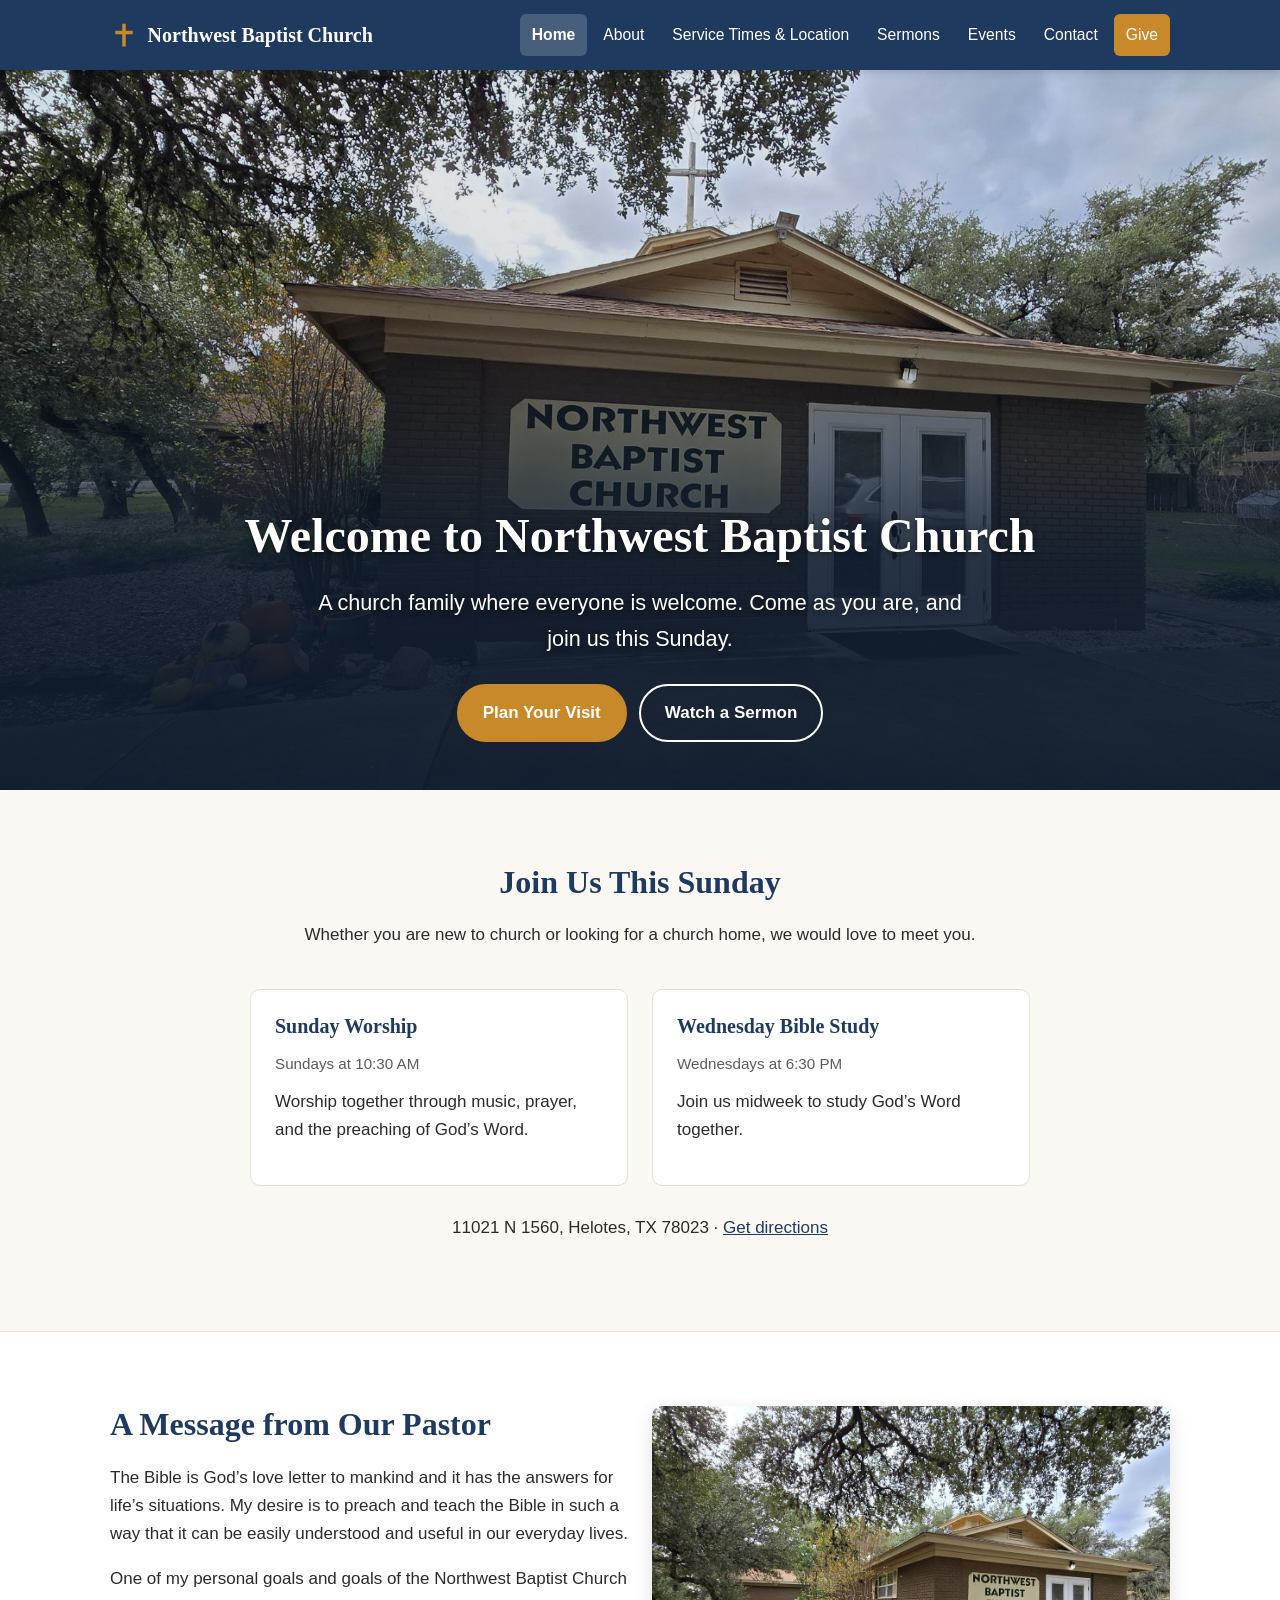
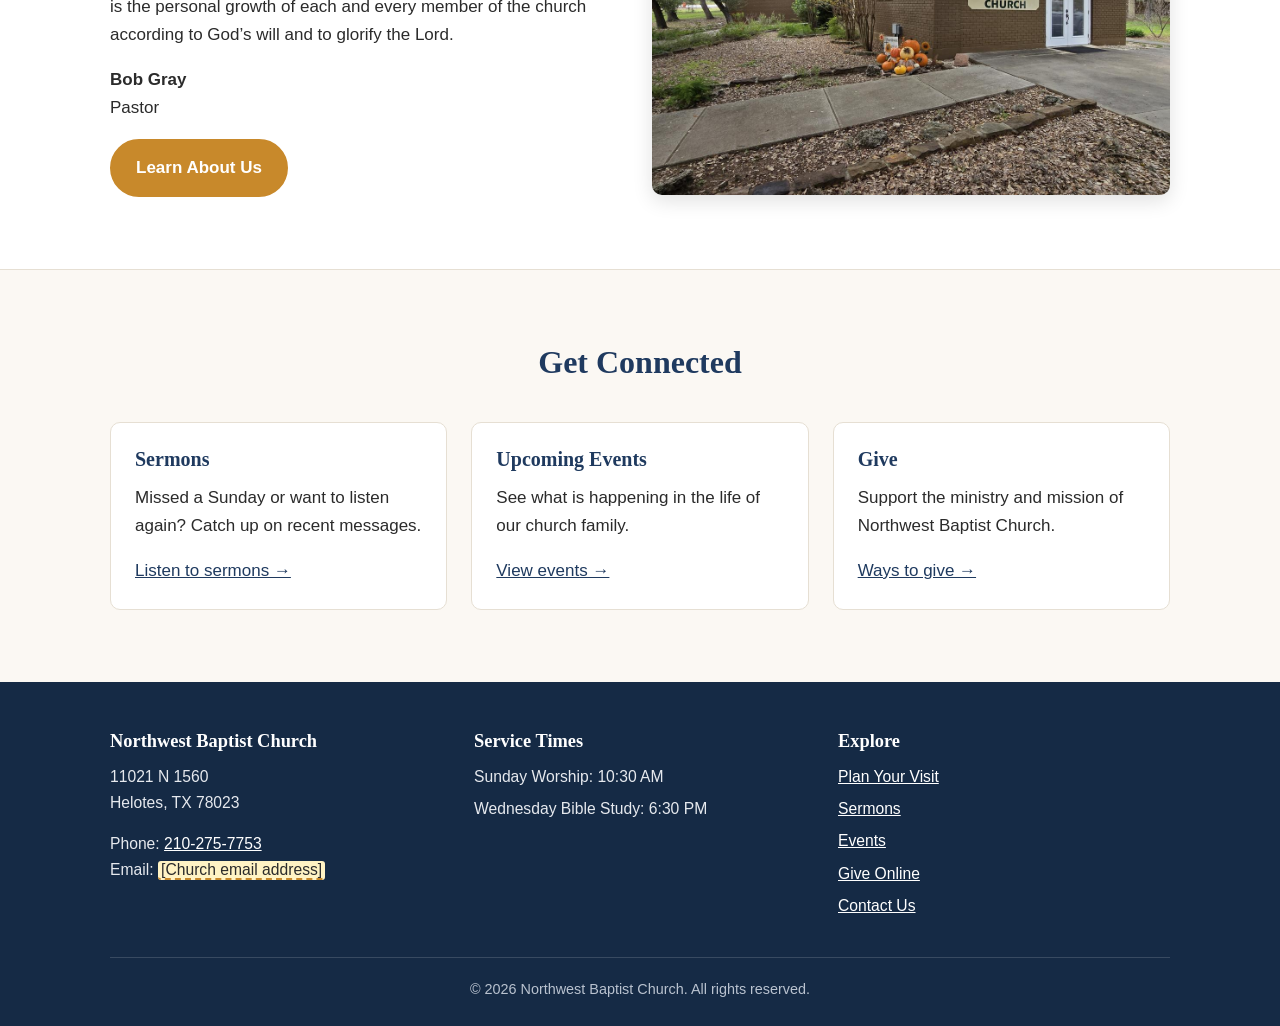
==== index.html @ 9e6de6b9 "Add church side photo beside pastor's message Co-Authored-By: Claude Opus 5.5 <noreply@anthropic.com" ====
<!DOCTYPE html>
<html lang="en">
<head>
  <meta charset="UTF-8">
  <meta name="viewport" content="width=device-width, initial-scale=1">
  <title>Northwest Baptist Church | Welcome</title>
  <meta name="description" content="Northwest Baptist Church welcomes you. Find service times, directions, sermons, events, and ways to connect.">
  <link rel="icon" href="images/favicon.svg" type="image/svg+xml">
  <link rel="stylesheet" href="css/style.css">
  <script>document.documentElement.classList.add('js');</script>
  <script src="js/main.js" defer></script>
</head>
<body>
  <a class="skip-link" href="#main">Skip to main content</a>

  <!-- ===== HEADER (the same on every page) ===== -->
  <header class="site-header">
    <div class="container header-inner">
      <a class="logo" href="index.html"><svg viewBox="0 0 32 32" aria-hidden="true" focusable="false"><path d="M14 3h4v8h8v4h-8v14h-4V15H6v-4h8z" fill="#c8892b"/></svg><span>Northwest Baptist Church</span></a>
      <button class="nav-toggle" aria-expanded="false" aria-controls="site-nav">Menu</button>
      <nav id="site-nav" class="site-nav" aria-label="Main">
        <ul>
        <li><a href="index.html" aria-current="page">Home</a></li>
        <li><a href="about.html">About</a></li>
        <li><a href="visit.html">Service Times &amp; Location</a></li>
        <li><a href="sermons.html">Sermons</a></li>
        <li><a href="events.html">Events</a></li>
        <li><a href="contact.html">Contact</a></li>
        <li><a href="give.html" class="nav-give">Give</a></li>
        </ul>
      </nav>
    </div>
  </header>

  <main id="main">
    <section class="hero hero-photo">
      <div class="container">
        <h1>Welcome to Northwest Baptist Church</h1>
        <p>A church family where everyone is welcome. Come as you are, and join us this Sunday.</p>
        <div class="btn-group">
          <a class="btn" href="visit.html">Plan Your Visit</a>
          <a class="btn btn-outline" href="sermons.html">Watch a Sermon</a>
        </div>
      </div>
    </section>

    <section class="section">
      <div class="container">
        <div class="section-intro">
          <h2>Join Us This Sunday</h2>
          <p>Whether you are new to church or looking for a church home, we would love to meet you.</p>
        </div>
        <div class="grid grid-2 service-cards">
          <div class="card">
            <h3>Sunday Worship</h3>
            <p class="meta">Sundays at 10:30 AM</p>
            <p>Worship together through music, prayer, and the preaching of God&rsquo;s Word.</p>
          </div>
          <div class="card">
            <h3>Wednesday Bible Study</h3>
            <p class="meta">Wednesdays at 6:30 PM</p>
            <p>Join us midweek to study God&rsquo;s Word together.</p>
          </div>
        </div>
        <p style="text-align:center; margin-top:1.75rem;">
          11021 N 1560, Helotes, TX 78023 &middot; <a href="https://www.google.com/maps/search/?api=1&amp;query=11021+N+1560%2C+Helotes%2C+TX+78023">Get directions</a>
        </p>
      </div>
    </section>

    <section class="section section-alt">
      <div class="container">
        <div class="grid grid-2" style="align-items:center;">
          <div>
            <h2>A Message from Our Pastor</h2>
            <p>The Bible is God&rsquo;s love letter to mankind and it has the answers for life&rsquo;s situations. My desire is to preach and teach the Bible in such a way that it can be easily understood and useful in our everyday lives.</p>
            <p>One of my personal goals and goals of the Northwest Baptist Church is the personal growth of each and every member of the church according to God&rsquo;s will and to glorify the Lord.</p>
            <p><strong>Bob Gray</strong><br>Pastor</p>
            <a class="btn" href="about.html">Learn About Us</a>
          </div>
          <img class="photo" src="images/church-side.jpg" width="1200" height="900" loading="lazy"
               alt="Northwest Baptist Church, a brown brick building with white double doors, shaded by oak trees">
        </div>
      </div>
    </section>

    <section class="section">
      <div class="container">
        <div class="section-intro">
          <h2>Get Connected</h2>
        </div>
        <div class="grid grid-3">
          <div class="card">
            <h3>Sermons</h3>
            <p>Missed a Sunday or want to listen again? Catch up on recent messages.</p>
            <a href="sermons.html">Listen to sermons &rarr;</a>
          </div>
          <div class="card">
            <h3>Upcoming Events</h3>
            <p>See what is happening in the life of our church family.</p>
            <a href="events.html">View events &rarr;</a>
          </div>
          <div class="card">
            <h3>Give</h3>
            <p>Support the ministry and mission of Northwest Baptist Church.</p>
            <a href="give.html">Ways to give &rarr;</a>
          </div>
        </div>
      </div>
    </section>

  </main>

  <!-- ===== FOOTER (the same on every page) ===== -->
  <footer class="site-footer">
    <div class="container">
      <div class="footer-grid">
        <div>
          <h2>Northwest Baptist Church</h2>
          <p>11021 N 1560<br>Helotes, TX 78023</p>
          <p>Phone: <a href="tel:+12102757753">210-275-7753</a><br>Email: <span class="placeholder">[Church email address]</span></p>
        </div>
        <div>
          <h2>Service Times</h2>
          <ul>
            <li>Sunday Worship: 10:30 AM</li>
            <li>Wednesday Bible Study: 6:30 PM</li>
          </ul>
        </div>
        <div>
          <h2>Explore</h2>
          <ul>
            <li><a href="visit.html">Plan Your Visit</a></li>
            <li><a href="sermons.html">Sermons</a></li>
            <li><a href="events.html">Events</a></li>
            <li><a href="give.html">Give Online</a></li>
            <li><a href="contact.html">Contact Us</a></li>
          </ul>
        </div>
      </div>
      <div class="footer-bottom">
        &copy; 2026 Northwest Baptist Church. All rights reserved.
      </div>
    </div>
  </footer>

</body>
</html>
---- css/style.css ----
/* ==========================================================
   Northwest Baptist Church — site styles
   To change the site colors, edit the values in :root below.
   ========================================================== */
:root {
  --color-primary: #1f3a5f;      /* deep blue: header, headings */
  --color-primary-dark: #152a45;
  --color-accent: #c8892b;       /* warm gold: buttons, highlights */
  --color-accent-dark: #a56f1f;
  --color-bg: #fbf8f3;           /* warm off-white page background */
  --color-surface: #ffffff;      /* cards */
  --color-text: #2b2b2b;
  --color-muted: #5c5c5c;
  --color-border: #e6dfd3;
  --radius: 10px;
  --max-width: 1100px;
  --font-body: -apple-system, BlinkMacSystemFont, "Segoe UI", Roboto, "Helvetica Neue", Arial, sans-serif;
  --font-heading: Georgia, "Times New Roman", serif;
}

*, *::before, *::after { box-sizing: border-box; }

html { scroll-behavior: smooth; }

body {
  margin: 0;
  font-family: var(--font-body);
  font-size: 1.0625rem;
  line-height: 1.65;
  color: var(--color-text);
  background: var(--color-bg);
}

img { max-width: 100%; height: auto; display: block; }

a { color: var(--color-primary); }
a:hover, a:focus { color: var(--color-accent-dark); }

h1, h2, h3 {
  font-family: var(--font-heading);
  color: var(--color-primary);
  line-height: 1.25;
  margin: 0 0 0.6em;
}
h1 { font-size: clamp(2rem, 5vw, 3rem); }
h2 { font-size: clamp(1.5rem, 3.5vw, 2rem); }
h3 { font-size: 1.25rem; }
p { margin: 0 0 1em; }

.container {
  width: 100%;
  max-width: var(--max-width);
  margin: 0 auto;
  padding: 0 1.25rem;
}

/* Skip link for keyboard and screen-reader users */
.skip-link {
  position: absolute;
  left: -9999px;
  top: 0;
  background: var(--color-accent);
  color: #fff;
  padding: 0.75rem 1rem;
  z-index: 100;
}
.skip-link:focus { left: 1rem; top: 1rem; color: #fff; }

:focus-visible { outline: 3px solid var(--color-accent); outline-offset: 2px; }

/* Placeholder text: highlighted so it is easy to spot and replace */
.placeholder {
  background: #fff3c4;
  border-bottom: 2px dashed var(--color-accent);
  padding: 0 0.2em;
  border-radius: 3px;
}

/* ---------- Header and navigation ---------- */
.site-header {
  background: var(--color-primary);
  color: #fff;
  position: sticky;
  top: 0;
  z-index: 50;
  box-shadow: 0 2px 8px rgba(0,0,0,0.15);
}
.header-inner {
  display: flex;
  align-items: center;
  justify-content: space-between;
  gap: 1rem;
  min-height: 70px;
}
.logo {
  display: flex;
  align-items: center;
  gap: 0.6rem;
  color: #fff;
  text-decoration: none;
  font-family: var(--font-heading);
  font-size: 1.25rem;
  font-weight: bold;
}
.logo:hover, .logo:focus { color: #fff; }
.logo svg { width: 28px; height: 28px; flex-shrink: 0; }

.nav-toggle {
  display: none;
  background: transparent;
  border: 2px solid rgba(255,255,255,0.6);
  color: #fff;
  border-radius: 6px;
  padding: 0.4rem 0.75rem;
  font-size: 1rem;
  cursor: pointer;
}

.site-nav ul {
  list-style: none;
  margin: 0;
  padding: 0;
  display: flex;
  flex-wrap: wrap;
  gap: 0.25rem;
}
.site-nav a {
  display: block;
  color: #fff;
  text-decoration: none;
  padding: 0.5rem 0.75rem;
  border-radius: 6px;
  font-size: 0.98rem;
}
.site-nav a:hover, .site-nav a:focus { background: rgba(255,255,255,0.12); color: #fff; }
.site-nav a[aria-current="page"] { background: rgba(255,255,255,0.18); font-weight: 600; }
.site-nav a.nav-give { background: var(--color-accent); }
.site-nav a.nav-give:hover, .site-nav a.nav-give:focus { background: var(--color-accent-dark); }

@media (max-width: 900px) {
  .js .nav-toggle { display: block; }
  .js .site-nav { display: none; width: 100%; padding-bottom: 1rem; }
  .js .site-nav.open { display: block; }
  .header-inner { flex-wrap: wrap; padding-top: 0.75rem; padding-bottom: 0.75rem; }
  .site-nav ul { flex-direction: column; }
  .site-nav a { padding: 0.75rem; font-size: 1.05rem; }
}

/* ---------- Hero ---------- */
.hero {
  background:
    linear-gradient(rgba(21,42,69,0.78), rgba(21,42,69,0.78)),
    linear-gradient(135deg, #2c4e78 0%, #1f3a5f 50%, #8a6a3a 100%);
  background-size: cover;
  background-position: center;
  color: #fff;
  text-align: center;
  padding: clamp(4rem, 12vw, 7rem) 0;
}
.hero h1 { color: #fff; margin-bottom: 0.4em; }
.hero p { font-size: clamp(1.1rem, 2.5vw, 1.35rem); max-width: 680px; margin: 0 auto 1.75rem; }
.hero .placeholder { color: var(--color-text); }

/* Home page hero with the church photo.
   The photo shows in the top part; the welcome text sits on a darker band at the bottom.
   To use a different photo, replace the two image files in images/ (keep the same names). */
.hero-photo {
  --hero-fade: linear-gradient(to bottom, rgba(15,28,46,0.10) 0%, rgba(15,28,46,0.15) 35%, rgba(15,28,46,0.85) 68%, rgba(15,28,46,0.95) 100%);
  --hero-fade: linear-gradient(to bottom, rgba(15,28,46,0.05) 0%, rgba(15,28,46,0.10) 45%, rgba(15,28,46,0.85) 72%, rgba(15,28,46,1) 80%);
  background: var(--hero-fade), url("../images/church-front-small.jpg") center top / auto 560px no-repeat, #0f1c2e;
  min-height: 720px;
  display: flex;
  align-items: flex-end;
  padding: 2rem 0 2.5rem;
  text-shadow: 0 2px 6px rgba(0,0,0,0.5);
}
@media (min-width: 700px) {
  .hero-photo {
    background: var(--hero-fade), url("../images/church-front-large.jpg") center 42% / cover no-repeat;
  }
}
@media (min-width: 1000px) {
  .hero-photo {
    --hero-fade: linear-gradient(to bottom, rgba(15,28,46,0.10) 0%, rgba(15,28,46,0.15) 35%, rgba(15,28,46,0.85) 68%, rgba(15,28,46,0.95) 100%);
    background: var(--hero-fade), url("../images/church-front-large.jpg") center 42% / cover no-repeat;
    min-height: 720px;
    padding-bottom: 3rem;
  }
}
.hero-photo .btn { text-shadow: none; }

.service-cards { max-width: 780px; margin: 0 auto; }

.page-hero {
  background: var(--color-primary);
  color: #fff;
  padding: clamp(2.5rem, 7vw, 4rem) 0;
  text-align: center;
}
.page-hero h1 { color: #fff; margin: 0 0 0.3em; }
.page-hero p { margin: 0 auto; max-width: 640px; font-size: 1.15rem; opacity: 0.95; }

/* ---------- Buttons ---------- */
.btn {
  display: inline-block;
  background: var(--color-accent);
  color: #fff;
  text-decoration: none;
  padding: 0.8rem 1.5rem;
  border-radius: 999px;
  font-weight: 600;
  border: 2px solid var(--color-accent);
  transition: background 0.2s;
}
.btn:hover, .btn:focus { background: var(--color-accent-dark); border-color: var(--color-accent-dark); color: #fff; }
.btn-outline { background: transparent; border-color: #fff; color: #fff; }
.btn-outline:hover, .btn-outline:focus { background: #fff; color: var(--color-primary); border-color: #fff; }
.btn-group { display: flex; flex-wrap: wrap; gap: 0.75rem; justify-content: center; }

/* ---------- Sections and cards ---------- */
.section { padding: clamp(2.5rem, 7vw, 4.5rem) 0; }
.section-alt { background: var(--color-surface); border-top: 1px solid var(--color-border); border-bottom: 1px solid var(--color-border); }
.section-intro { text-align: center; max-width: 700px; margin: 0 auto 2.5rem; }
.narrow { max-width: 760px; }

.grid { display: grid; gap: 1.5rem; }
.grid-2 { grid-template-columns: repeat(auto-fit, minmax(280px, 1fr)); }
.grid-3 { grid-template-columns: repeat(auto-fit, minmax(240px, 1fr)); }

.card {
  background: var(--color-surface);
  border: 1px solid var(--color-border);
  border-radius: var(--radius);
  padding: 1.5rem;
}
.section-alt .card { background: var(--color-bg); }
.card h3 { margin-top: 0; }
.card .meta { color: var(--color-muted); font-size: 0.95rem; margin-bottom: 0.75rem; }

.info-list { list-style: none; padding: 0; margin: 0; }
.info-list li { padding: 0.6rem 0; border-bottom: 1px solid var(--color-border); }
.info-list li:last-child { border-bottom: none; }
.info-list strong { display: block; color: var(--color-primary); }

.map-placeholder {
  background: #e9e4da;
  border: 2px dashed var(--color-border);
  border-radius: var(--radius);
  min-height: 280px;
  display: flex;
  align-items: center;
  justify-content: center;
  text-align: center;
  padding: 1.5rem;
  color: var(--color-muted);
}

.welcome-banner {
  background: var(--color-primary);
  color: #fff;
  border-radius: var(--radius);
  padding: 2rem;
  text-align: center;
}
.welcome-banner h2 { color: #fff; }

.note {
  background: #f3efe6;
  border-left: 4px solid var(--color-accent);
  padding: 1rem 1.25rem;
  border-radius: 0 var(--radius) var(--radius) 0;
}

/* ---------- Footer ---------- */
.site-footer {
  background: var(--color-primary-dark);
  color: #e6e9ee;
  padding: 3rem 0 1.5rem;
  font-size: 0.98rem;
}
.site-footer h2 { color: #fff; font-size: 1.15rem; }
.site-footer a { color: #fff; }
.site-footer a:hover, .site-footer a:focus { color: var(--color-accent); }
.footer-grid { display: grid; gap: 2rem; grid-template-columns: repeat(auto-fit, minmax(220px, 1fr)); }
.site-footer ul { list-style: none; padding: 0; margin: 0; }
.site-footer li { margin-bottom: 0.4rem; }
.footer-bottom { border-top: 1px solid rgba(255,255,255,0.15); margin-top: 2rem; padding-top: 1.25rem; text-align: center; font-size: 0.9rem; color: #b9c2cf; }
.site-footer .placeholder { color: var(--color-text); }

@media (prefers-reduced-motion: reduce) {
  html { scroll-behavior: auto; }
  * { transition: none !important; }
}

.photo { width: 100%; height: auto; border-radius: var(--radius); box-shadow: 0 6px 20px rgba(0,0,0,0.12); }
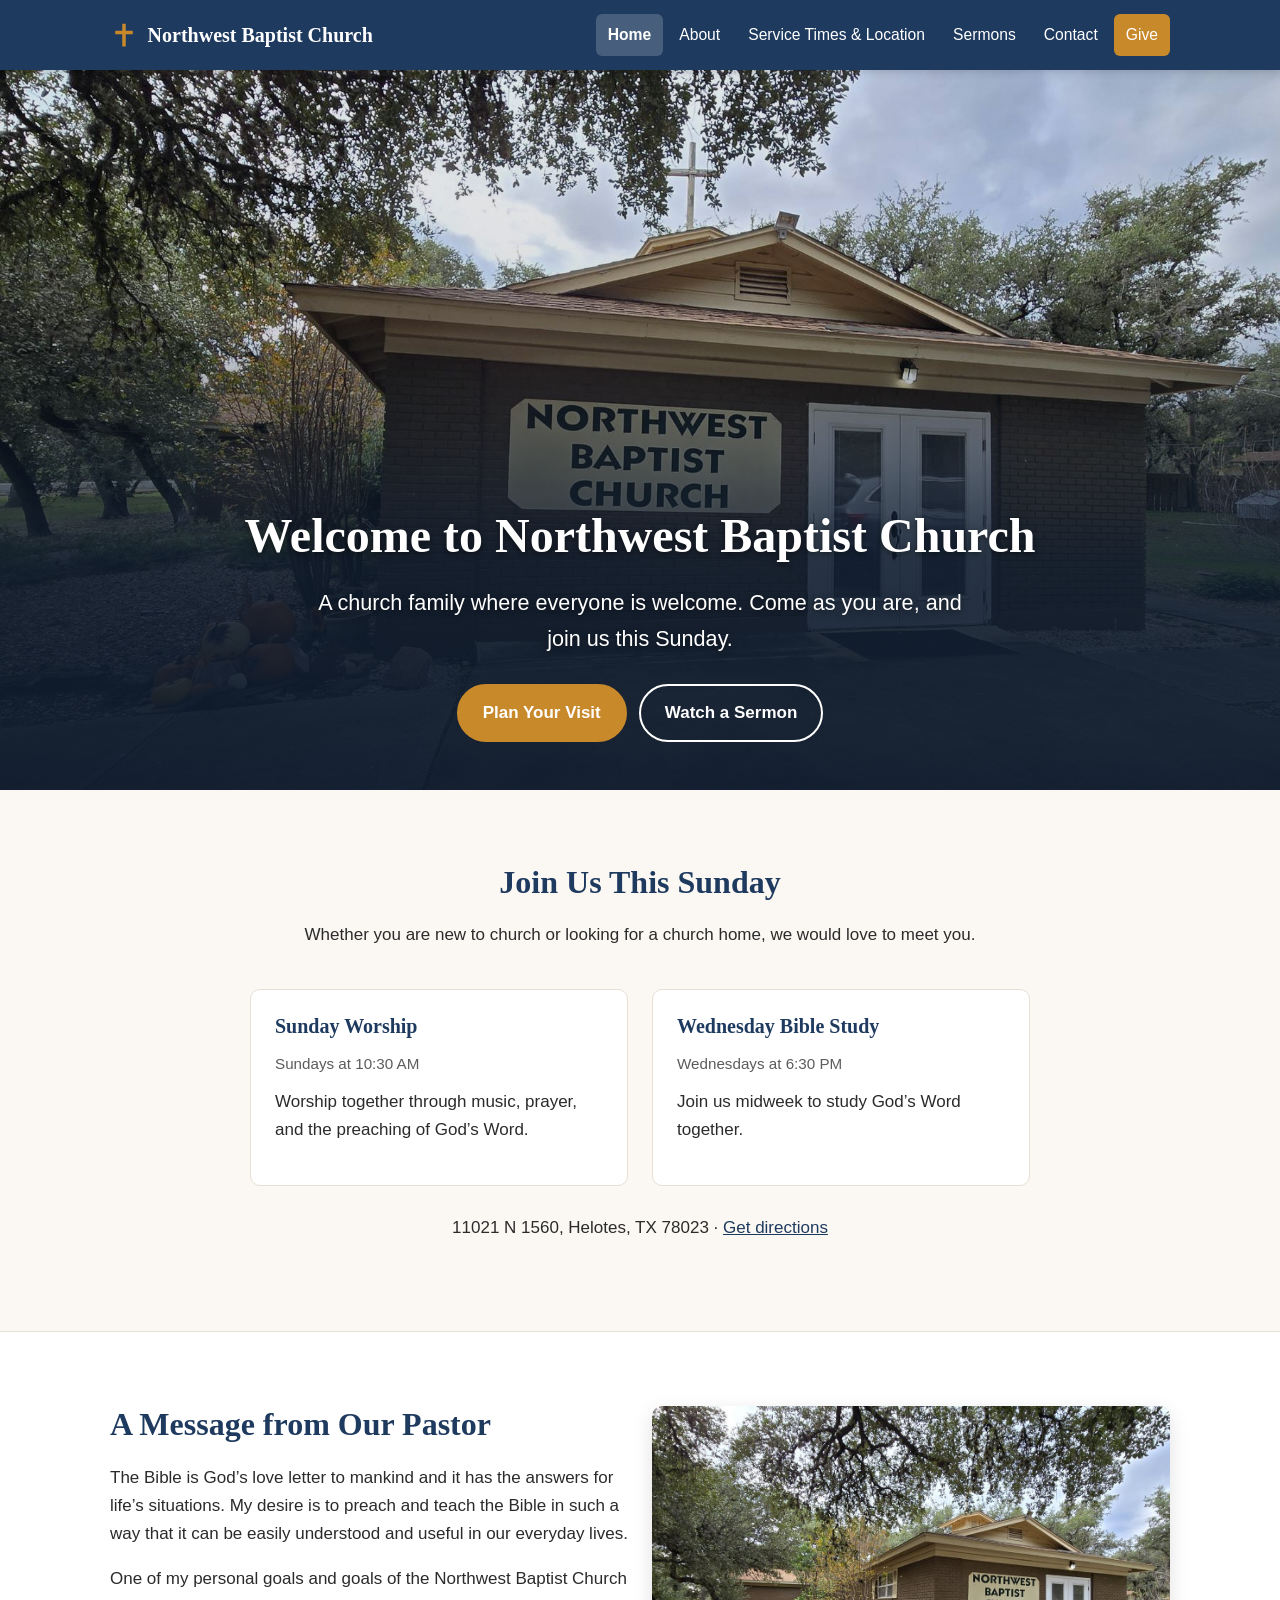
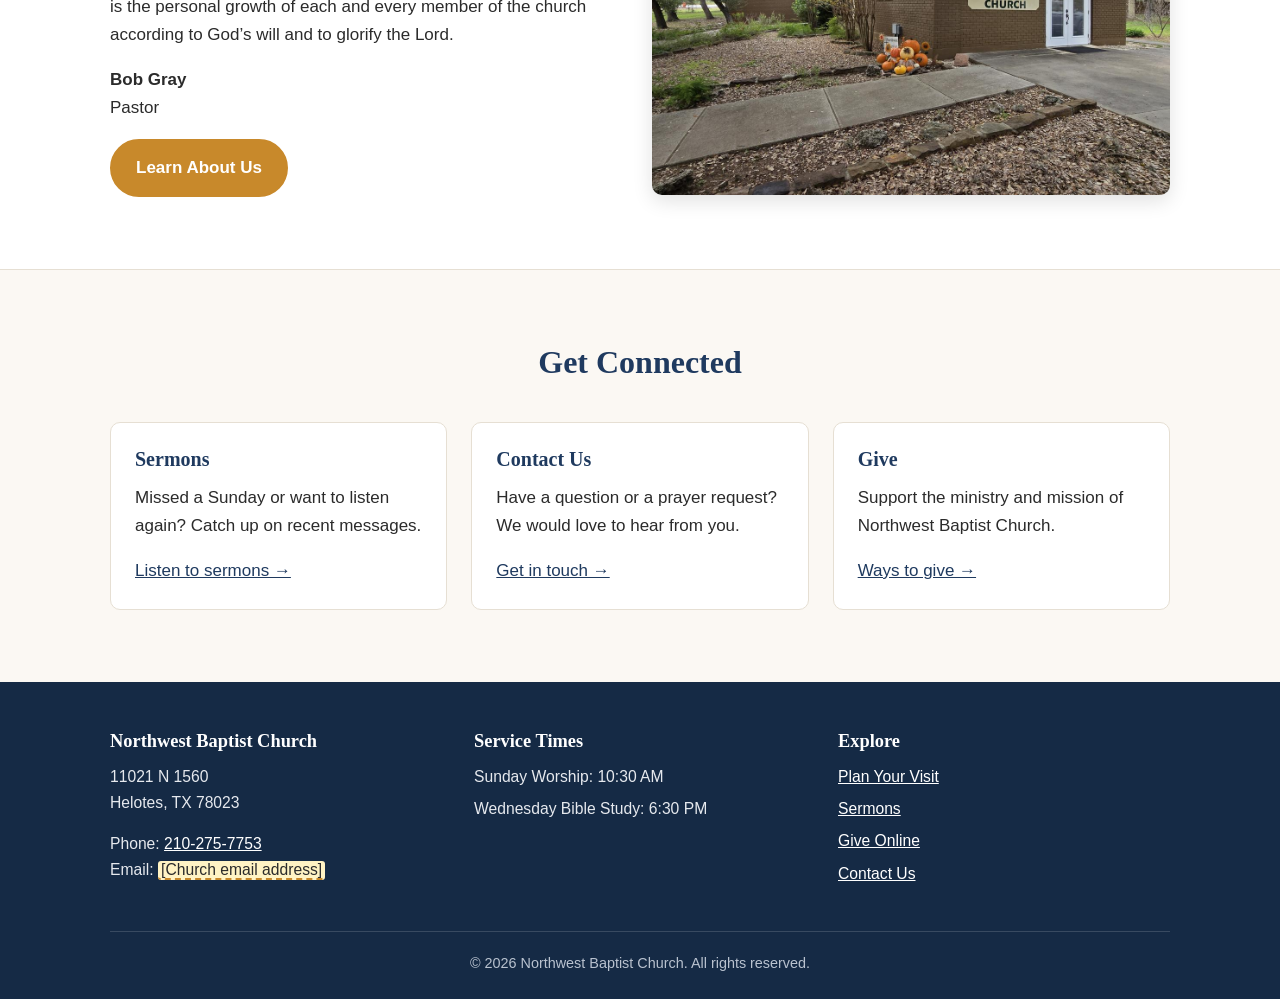
==== commit ed11286f: "Remove Events page and Our Leadership section Co-Authored-By: Claude Opus 5.5 <noreply@anthropic.com" ====
--- a/index.html
+++ b/index.html
@@ -4,7 +4,7 @@
   <meta charset="UTF-8">
   <meta name="viewport" content="width=device-width, initial-scale=1">
   <title>Northwest Baptist Church | Welcome</title>
-  <meta name="description" content="Northwest Baptist Church welcomes you. Find service times, directions, sermons, events, and ways to connect.">
+  <meta name="description" content="Northwest Baptist Church welcomes you. Find service times, directions, sermons, and ways to connect.">
   <link rel="icon" href="images/favicon.svg" type="image/svg+xml">
   <link rel="stylesheet" href="css/style.css">
   <script>document.documentElement.classList.add('js');</script>
@@ -24,7 +24,6 @@
         <li><a href="about.html">About</a></li>
         <li><a href="visit.html">Service Times &amp; Location</a></li>
         <li><a href="sermons.html">Sermons</a></li>
-        <li><a href="events.html">Events</a></li>
         <li><a href="contact.html">Contact</a></li>
         <li><a href="give.html" class="nav-give">Give</a></li>
         </ul>
@@ -96,9 +95,9 @@
             <a href="sermons.html">Listen to sermons &rarr;</a>
           </div>
           <div class="card">
-            <h3>Upcoming Events</h3>
-            <p>See what is happening in the life of our church family.</p>
-            <a href="events.html">View events &rarr;</a>
+            <h3>Contact Us</h3>
+            <p>Have a question or a prayer request? We would love to hear from you.</p>
+            <a href="contact.html">Get in touch &rarr;</a>
           </div>
           <div class="card">
             <h3>Give</h3>
@@ -132,7 +131,6 @@
           <ul>
             <li><a href="visit.html">Plan Your Visit</a></li>
             <li><a href="sermons.html">Sermons</a></li>
-            <li><a href="events.html">Events</a></li>
             <li><a href="give.html">Give Online</a></li>
             <li><a href="contact.html">Contact Us</a></li>
           </ul>
--- a/css/style.css
+++ b/css/style.css
@@ -293,3 +293,82 @@
 }
 
 .photo { width: 100%; height: auto; border-radius: var(--radius); box-shadow: 0 6px 20px rgba(0,0,0,0.12); }
+
+/* ---------- Our Story (About page) ---------- */
+.eyebrow {
+  text-transform: uppercase;
+  letter-spacing: 0.12em;
+  font-size: 0.85rem;
+  font-weight: 700;
+  color: var(--color-accent-dark);
+  margin-bottom: 0.4rem;
+  text-align: center;
+}
+.story-title { text-align: center; font-size: clamp(2rem, 5vw, 2.75rem); margin-bottom: 0.3em; }
+.lead { text-align: center; font-size: 1.2rem; color: var(--color-muted); font-style: italic; }
+
+.pillars {
+  list-style: none;
+  padding: 0;
+  margin: 2rem auto 2.5rem;
+  display: grid;
+  grid-template-columns: repeat(3, 1fr);
+  gap: 1rem;
+  max-width: 560px;
+}
+.pillars li {
+  display: flex;
+  flex-direction: column;
+  align-items: center;
+  gap: 0.6rem;
+  background: var(--color-surface);
+  border: 1px solid var(--color-border);
+  border-top: 4px solid var(--color-accent);
+  border-radius: var(--radius);
+  padding: 1.25rem 0.5rem;
+  font-family: var(--font-heading);
+  font-size: 1.2rem;
+  font-weight: bold;
+  color: var(--color-primary);
+}
+.pillars svg { width: 36px; height: 36px; color: var(--color-accent); }
+
+.story p { font-size: 1.1rem; }
+
+.pull-quote { margin: 2.25rem 0; }
+.pull-quote blockquote {
+  margin: 0;
+  background: var(--color-primary);
+  color: #fff;
+  border-radius: var(--radius);
+  padding: 2rem 1.5rem;
+  text-align: center;
+}
+.pull-quote blockquote > p {
+  font-family: var(--font-heading);
+  font-size: clamp(1.4rem, 3.5vw, 1.8rem);
+  margin-bottom: 1rem;
+}
+.places {
+  list-style: none;
+  padding: 0;
+  margin: 0;
+  display: grid;
+  grid-template-columns: repeat(auto-fit, minmax(140px, 1fr));
+  gap: 0.75rem;
+}
+.places li {
+  background: rgba(255,255,255,0.1);
+  border: 1px solid rgba(255,255,255,0.25);
+  border-radius: 999px;
+  padding: 0.55rem 0.9rem;
+  font-size: 1.05rem;
+}
+.signature {
+  font-family: var(--font-heading);
+  font-style: italic;
+  font-size: 1.3rem !important;
+  color: var(--color-primary);
+  text-align: right;
+  margin-top: 1.5rem;
+}
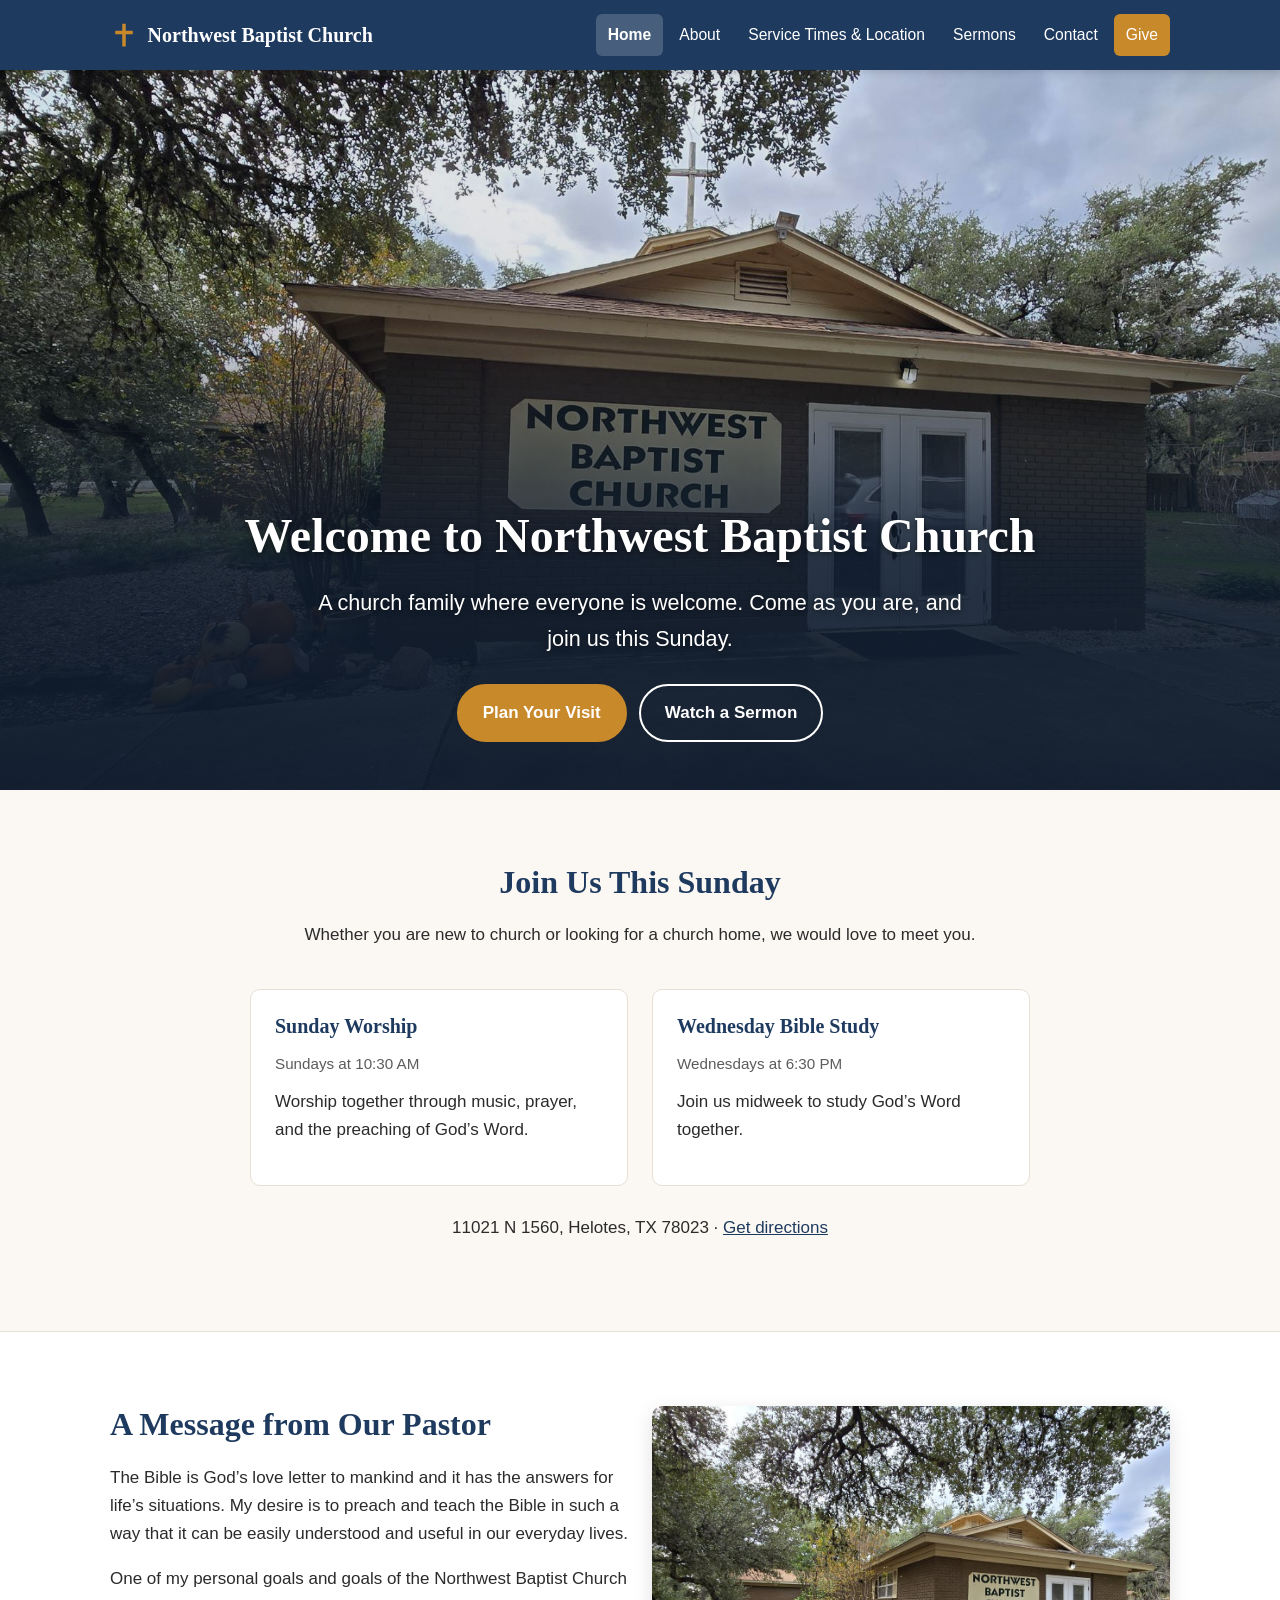
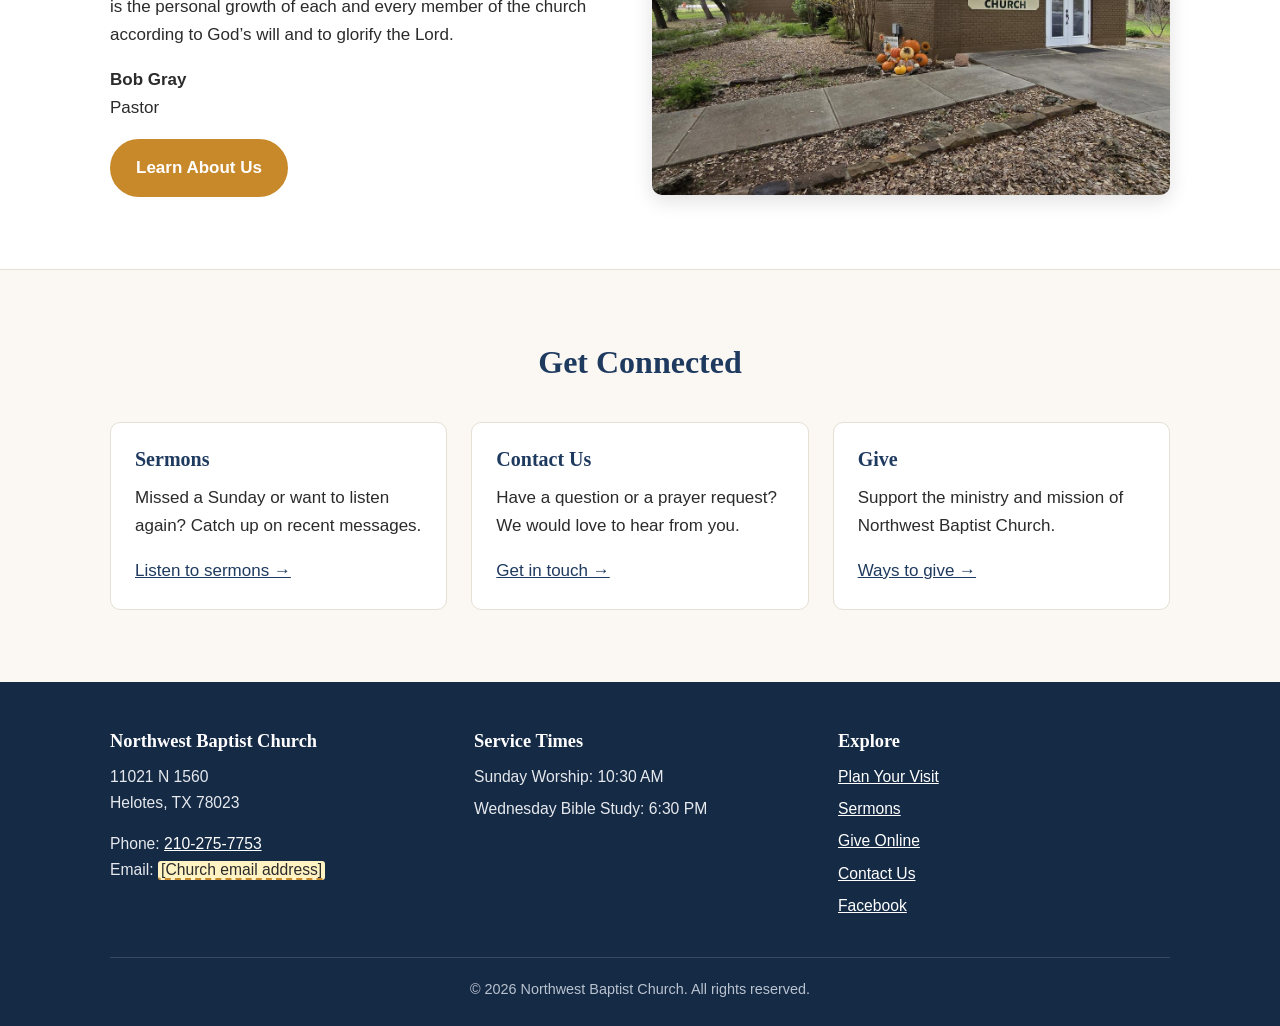
==== commit 4f60497a: "Add church Facebook page link Co-Authored-By: Claude Opus 5.5 <noreply@anthropic.com> Claude-Session" ====
--- a/index.html
+++ b/index.html
@@ -133,6 +133,7 @@
             <li><a href="sermons.html">Sermons</a></li>
             <li><a href="give.html">Give Online</a></li>
             <li><a href="contact.html">Contact Us</a></li>
+            <li><a href="https://www.facebook.com/profile.php?id=100069058405126" target="_blank" rel="noopener">Facebook</a></li>
           </ul>
         </div>
       </div>
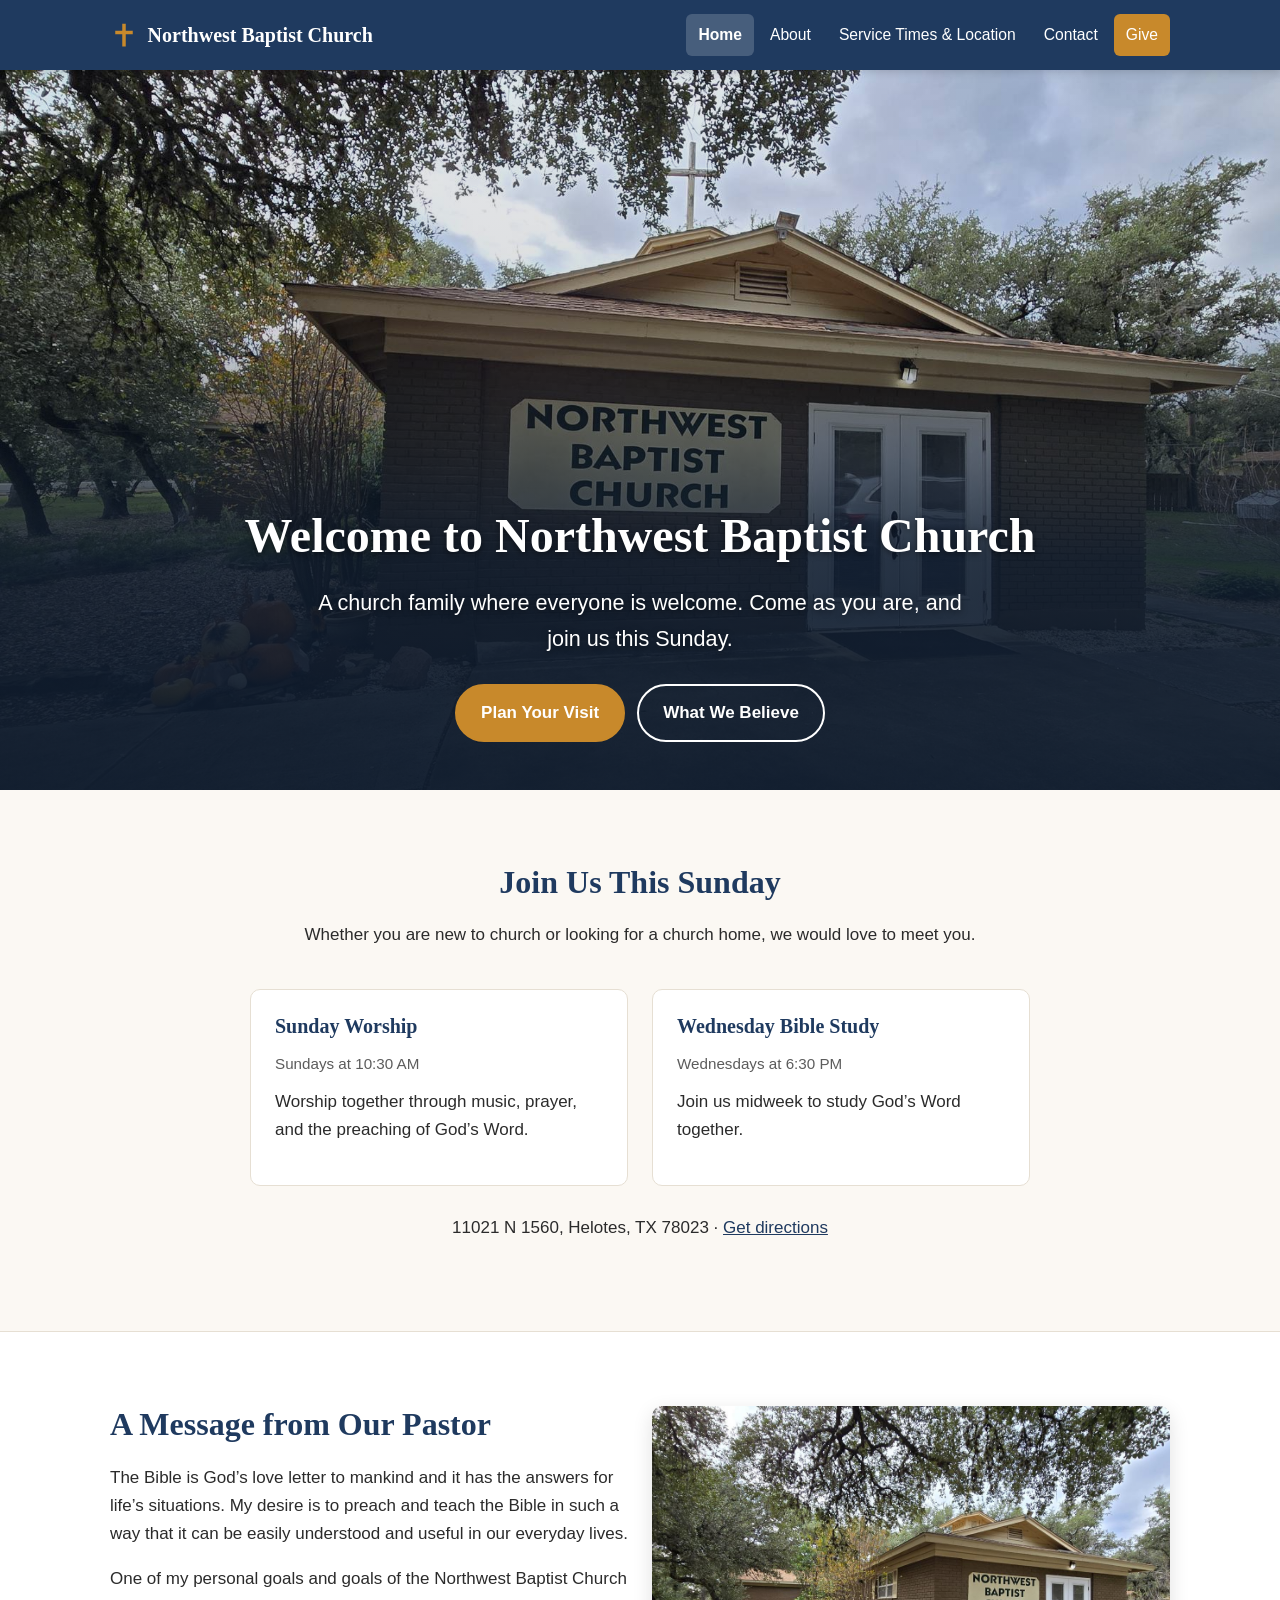
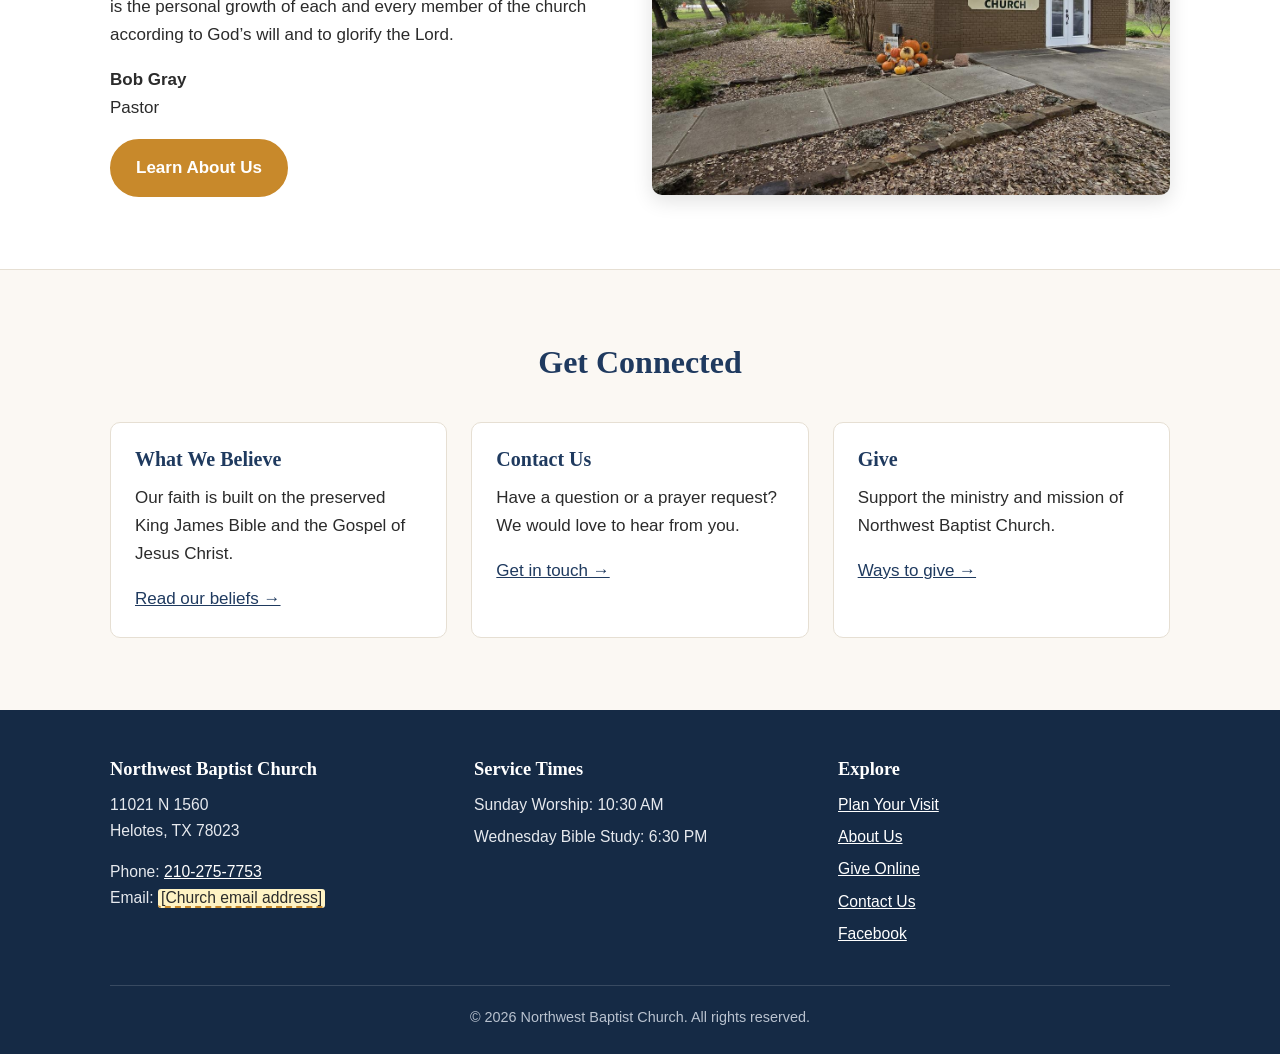
==== commit d4e62791: "Remove Sermons page for now Home page buttons and cards now point to What We Believe instead.  Co-Au" ====
--- a/index.html
+++ b/index.html
@@ -4,7 +4,7 @@
   <meta charset="UTF-8">
   <meta name="viewport" content="width=device-width, initial-scale=1">
   <title>Northwest Baptist Church | Welcome</title>
-  <meta name="description" content="Northwest Baptist Church welcomes you. Find service times, directions, sermons, and ways to connect.">
+  <meta name="description" content="Northwest Baptist Church welcomes you. Find service times, directions, and ways to connect.">
   <link rel="icon" href="images/favicon.svg" type="image/svg+xml">
   <link rel="stylesheet" href="css/style.css">
   <script>document.documentElement.classList.add('js');</script>
@@ -23,7 +23,6 @@
         <li><a href="index.html" aria-current="page">Home</a></li>
         <li><a href="about.html">About</a></li>
         <li><a href="visit.html">Service Times &amp; Location</a></li>
-        <li><a href="sermons.html">Sermons</a></li>
         <li><a href="contact.html">Contact</a></li>
         <li><a href="give.html" class="nav-give">Give</a></li>
         </ul>
@@ -38,7 +37,7 @@
         <p>A church family where everyone is welcome. Come as you are, and join us this Sunday.</p>
         <div class="btn-group">
           <a class="btn" href="visit.html">Plan Your Visit</a>
-          <a class="btn btn-outline" href="sermons.html">Watch a Sermon</a>
+          <a class="btn btn-outline" href="about.html#beliefs">What We Believe</a>
         </div>
       </div>
     </section>
@@ -90,9 +89,9 @@
         </div>
         <div class="grid grid-3">
           <div class="card">
-            <h3>Sermons</h3>
-            <p>Missed a Sunday or want to listen again? Catch up on recent messages.</p>
-            <a href="sermons.html">Listen to sermons &rarr;</a>
+            <h3>What We Believe</h3>
+            <p>Our faith is built on the preserved King James Bible and the Gospel of Jesus Christ.</p>
+            <a href="about.html#beliefs">Read our beliefs &rarr;</a>
           </div>
           <div class="card">
             <h3>Contact Us</h3>
@@ -130,7 +129,7 @@
           <h2>Explore</h2>
           <ul>
             <li><a href="visit.html">Plan Your Visit</a></li>
-            <li><a href="sermons.html">Sermons</a></li>
+            <li><a href="about.html">About Us</a></li>
             <li><a href="give.html">Give Online</a></li>
             <li><a href="contact.html">Contact Us</a></li>
             <li><a href="https://www.facebook.com/profile.php?id=100069058405126" target="_blank" rel="noopener">Facebook</a></li>
--- a/css/style.css
+++ b/css/style.css
@@ -372,3 +372,41 @@
   text-align: right;
   margin-top: 1.5rem;
 }
+
+/* ---------- What We Believe (About page) ---------- */
+.beliefs { display: grid; gap: 1.5rem; margin-top: 1.5rem; }
+.belief {
+  background: var(--color-bg);
+  border: 1px solid var(--color-border);
+  border-left: 5px solid var(--color-accent);
+  border-radius: var(--radius);
+  padding: 1.5rem 1.5rem 1.25rem;
+}
+.belief h3 { font-size: 1.45rem; margin-bottom: 0.5rem; }
+.belief > p { font-size: 1.08rem; }
+.verses { list-style: none; padding: 0; margin: 1rem 0 0; border-top: 1px solid var(--color-border); }
+.verses li { padding: 0.75rem 0; border-bottom: 1px dashed var(--color-border); color: var(--color-muted); }
+.verses li:last-child { border-bottom: none; padding-bottom: 0; }
+.verses .ref {
+  display: block;
+  font-weight: 700;
+  font-size: 0.9rem;
+  letter-spacing: 0.03em;
+  color: var(--color-primary);
+  margin-bottom: 0.15rem;
+}
+.verses q { font-family: var(--font-heading); font-style: italic; font-size: 1.05rem; }
+
+/* ---------- Our Mission (About page) ---------- */
+.mission {
+  margin-top: 3rem;
+  background: var(--color-primary);
+  color: #fff;
+  border-radius: var(--radius);
+  padding: 2.25rem 1.75rem;
+  text-align: center;
+}
+.mission h2 { color: var(--color-accent); font-size: 1rem; text-transform: uppercase; letter-spacing: 0.12em; font-family: var(--font-body); margin-bottom: 0.75rem; }
+.mission p { font-family: var(--font-heading); font-size: clamp(1.2rem, 3vw, 1.5rem); line-height: 1.5; margin: 0; }
+
+#beliefs { scroll-margin-top: 90px; }
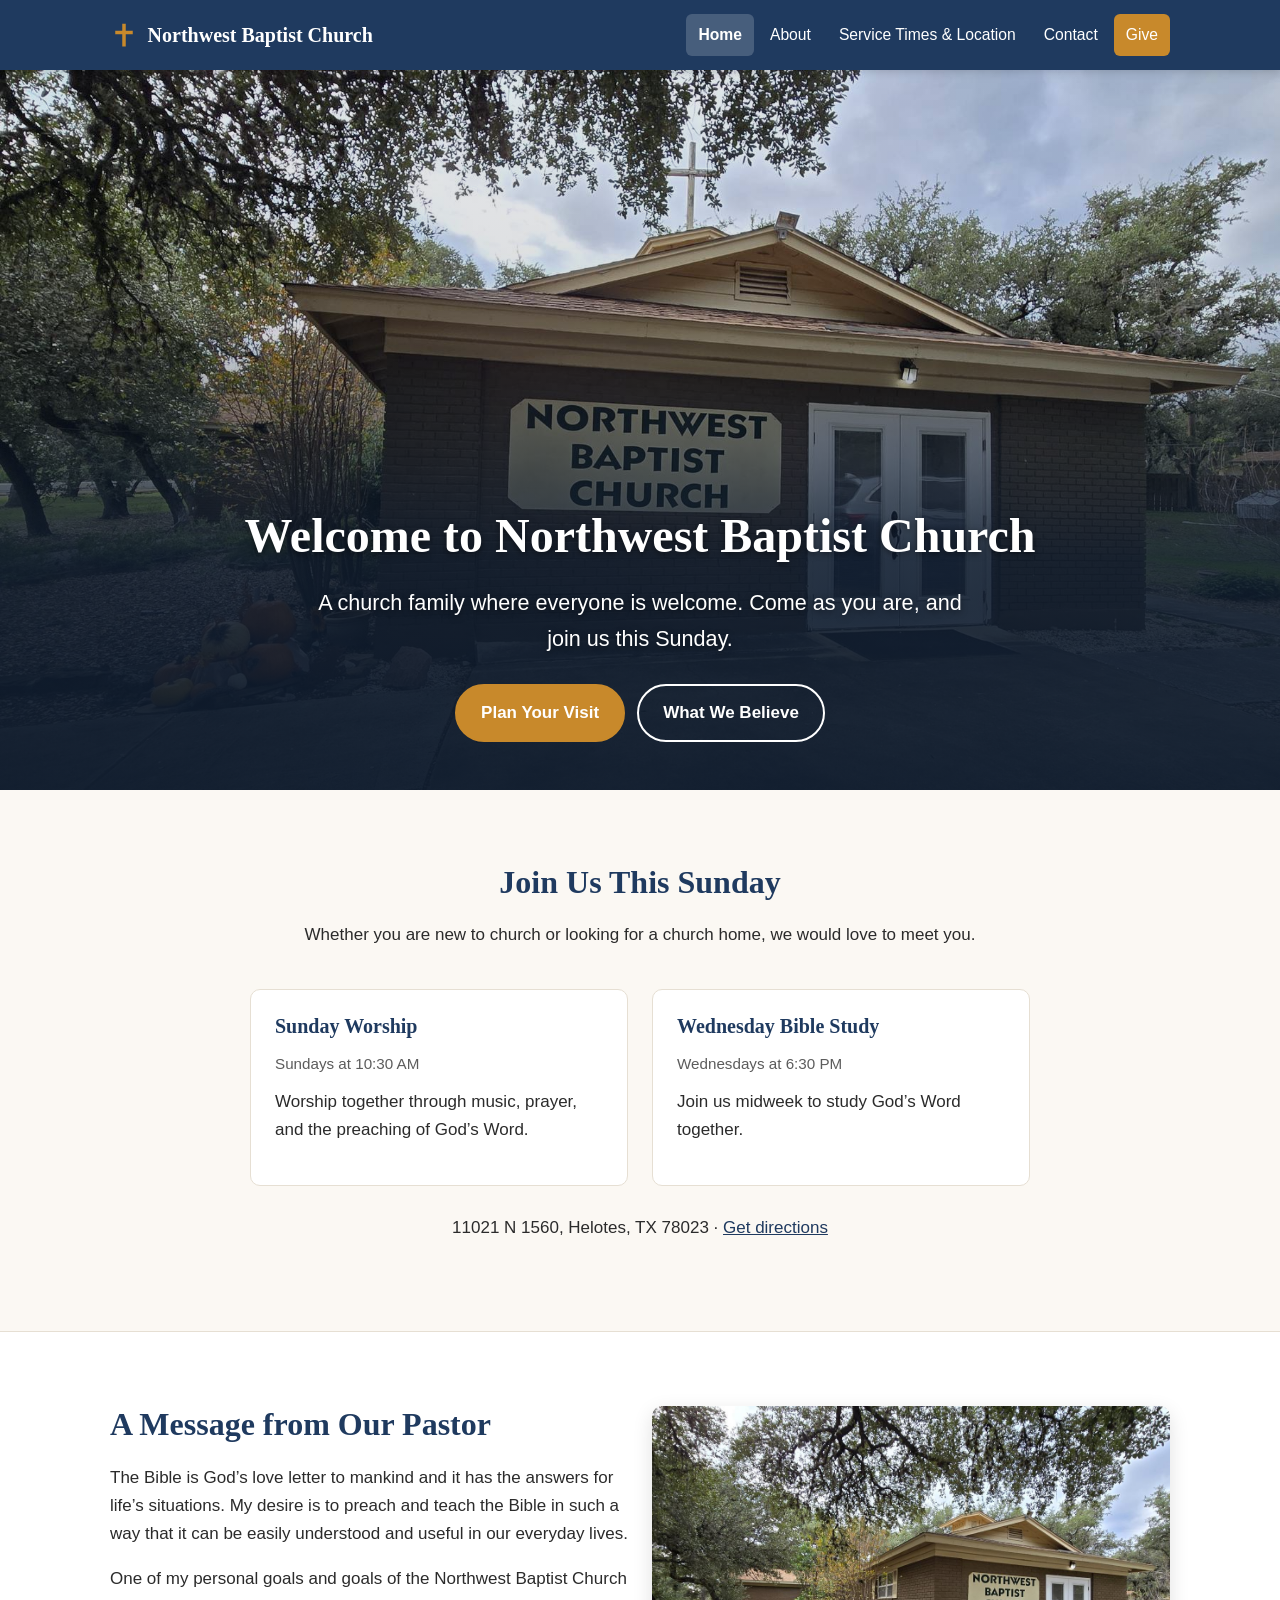
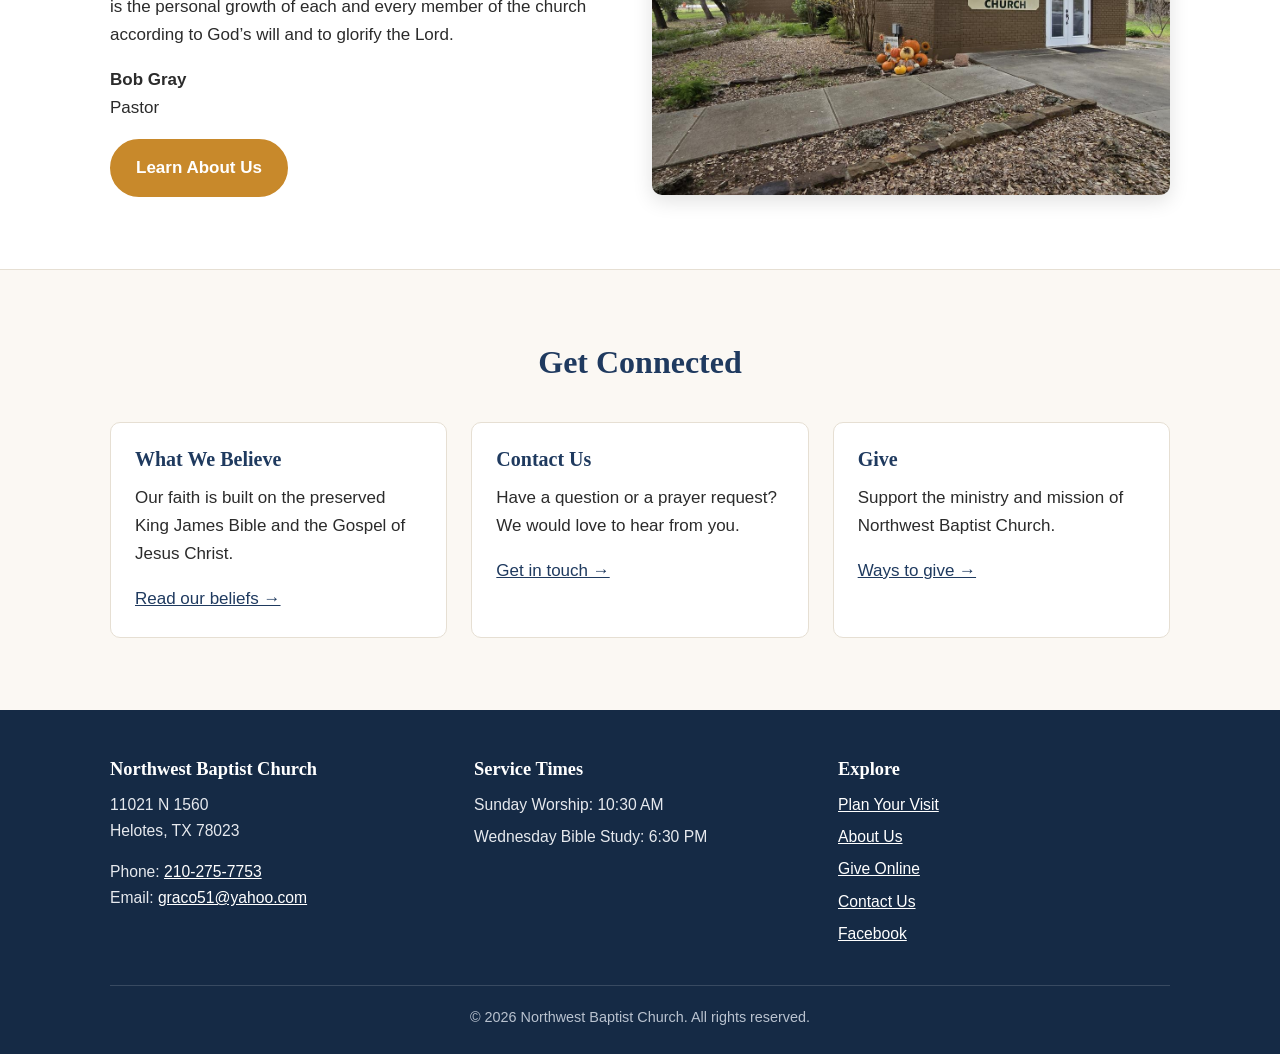
==== commit 6efe866f: "Add church email address Co-Authored-By: Claude Opus 5.5 <noreply@anthropic.com> Claude-Session: htt" ====
--- a/index.html
+++ b/index.html
@@ -116,7 +116,7 @@
         <div>
           <h2>Northwest Baptist Church</h2>
           <p>11021 N 1560<br>Helotes, TX 78023</p>
-          <p>Phone: <a href="tel:+12102757753">210-275-7753</a><br>Email: <span class="placeholder">[Church email address]</span></p>
+          <p>Phone: <a href="tel:+12102757753">210-275-7753</a><br>Email: <a href="mailto:graco51@yahoo.com">graco51@yahoo.com</a></p>
         </div>
         <div>
           <h2>Service Times</h2>
--- a/css/style.css
+++ b/css/style.css
@@ -410,3 +410,5 @@
 .mission p { font-family: var(--font-heading); font-size: clamp(1.2rem, 3vw, 1.5rem); line-height: 1.5; margin: 0; }
 
 #beliefs { scroll-margin-top: 90px; }
+
+.give-intro { text-align: center; font-family: var(--font-heading); font-size: clamp(1.15rem, 2.6vw, 1.35rem); line-height: 1.6; color: var(--color-primary); max-width: 680px; margin: 0 auto; }
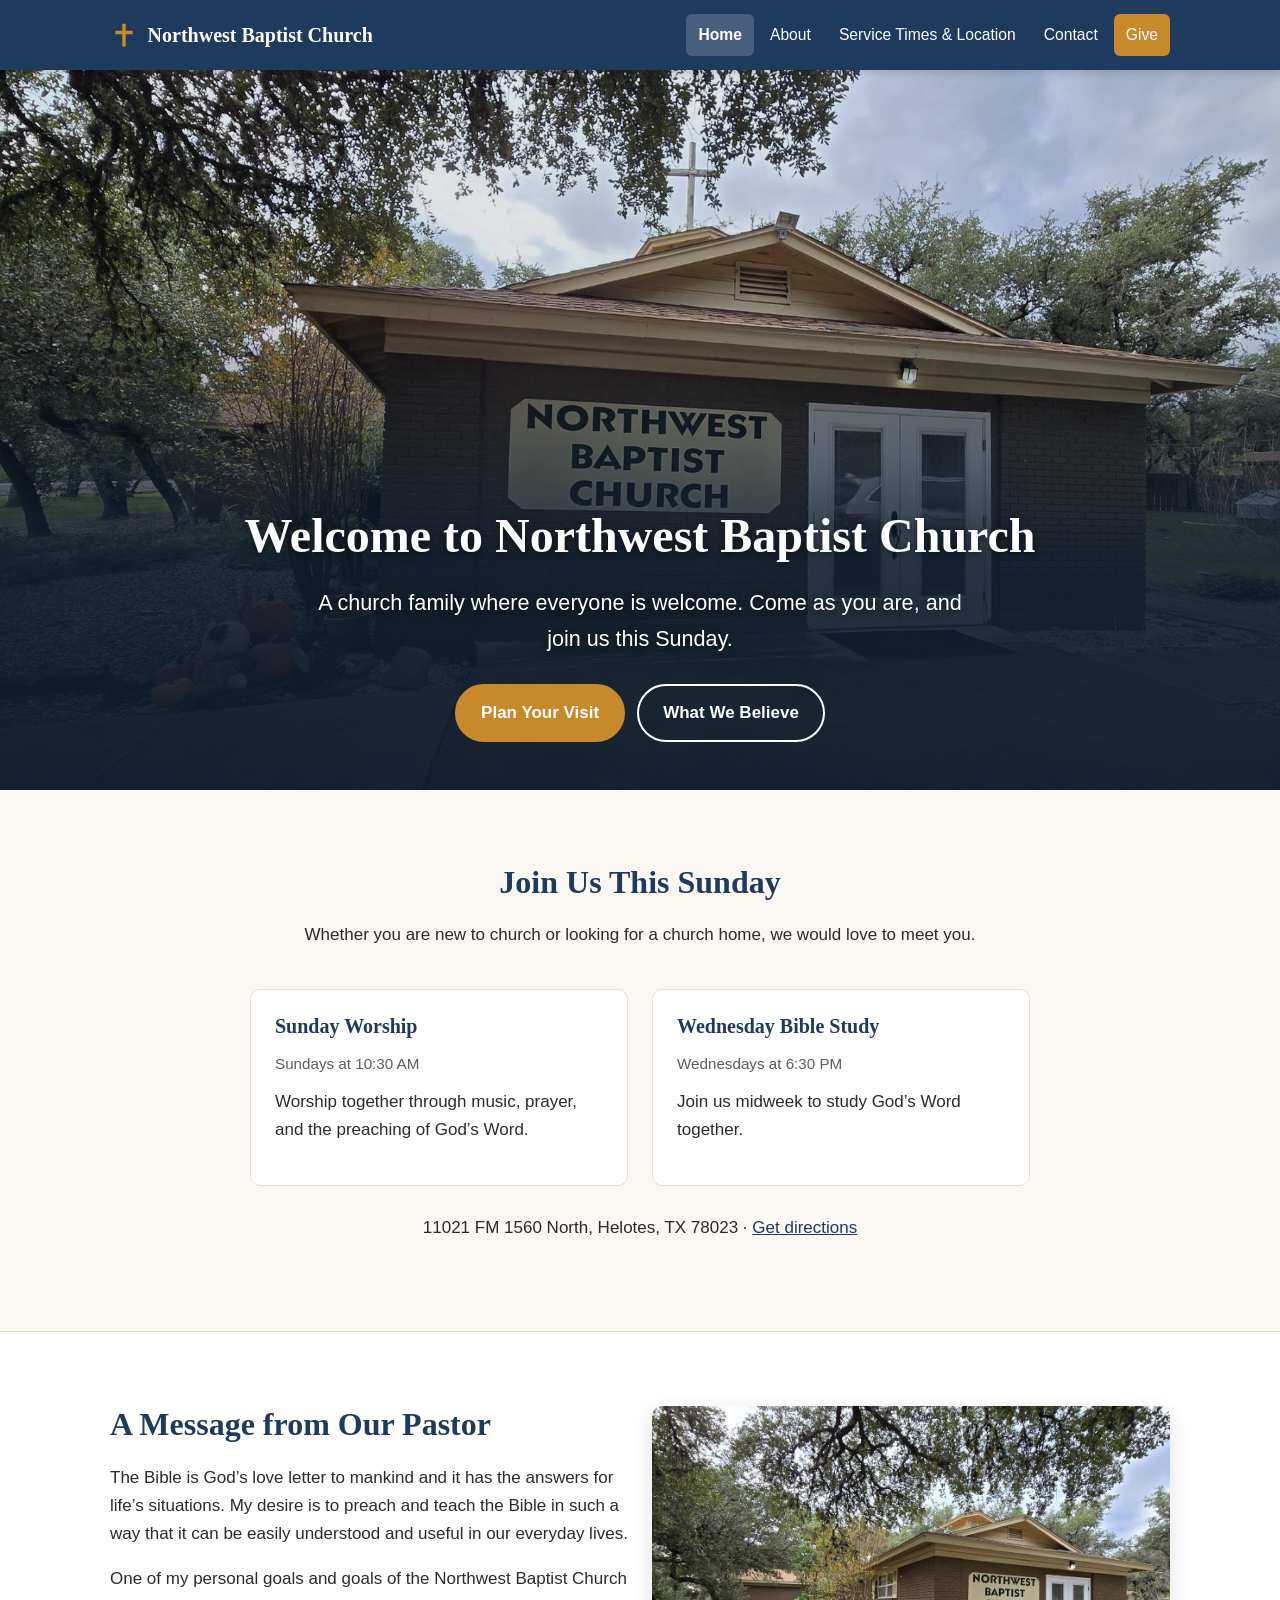
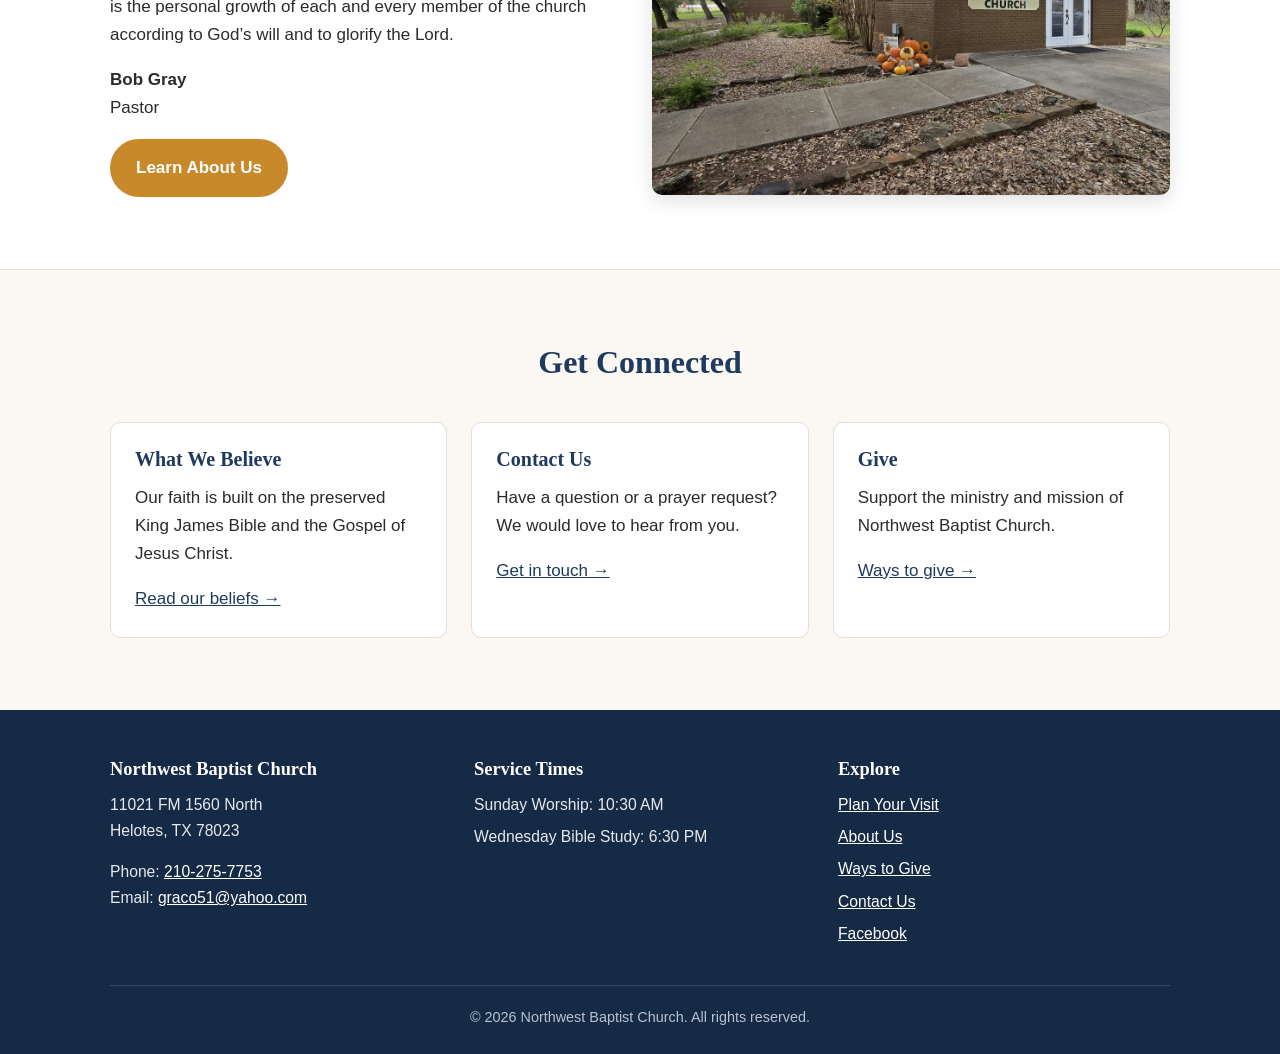
==== commit 213056d1: "Use FM 1560 North address; remove online giving for now Co-Authored-By: Claude Opus 5.5 <noreply@ant" ====
--- a/index.html
+++ b/index.html
@@ -61,7 +61,7 @@
           </div>
         </div>
         <p style="text-align:center; margin-top:1.75rem;">
-          11021 N 1560, Helotes, TX 78023 &middot; <a href="https://www.google.com/maps/search/?api=1&amp;query=11021+N+1560%2C+Helotes%2C+TX+78023">Get directions</a>
+          11021 FM 1560 North, Helotes, TX 78023 &middot; <a href="https://www.google.com/maps/search/?api=1&amp;query=11021+FM+1560+North%2C+Helotes%2C+TX+78023">Get directions</a>
         </p>
       </div>
     </section>
@@ -115,7 +115,7 @@
       <div class="footer-grid">
         <div>
           <h2>Northwest Baptist Church</h2>
-          <p>11021 N 1560<br>Helotes, TX 78023</p>
+          <p>11021 FM 1560 North<br>Helotes, TX 78023</p>
           <p>Phone: <a href="tel:+12102757753">210-275-7753</a><br>Email: <a href="mailto:graco51@yahoo.com">graco51@yahoo.com</a></p>
         </div>
         <div>
@@ -130,7 +130,7 @@
           <ul>
             <li><a href="visit.html">Plan Your Visit</a></li>
             <li><a href="about.html">About Us</a></li>
-            <li><a href="give.html">Give Online</a></li>
+            <li><a href="give.html">Ways to Give</a></li>
             <li><a href="contact.html">Contact Us</a></li>
             <li><a href="https://www.facebook.com/profile.php?id=100069058405126" target="_blank" rel="noopener">Facebook</a></li>
           </ul>
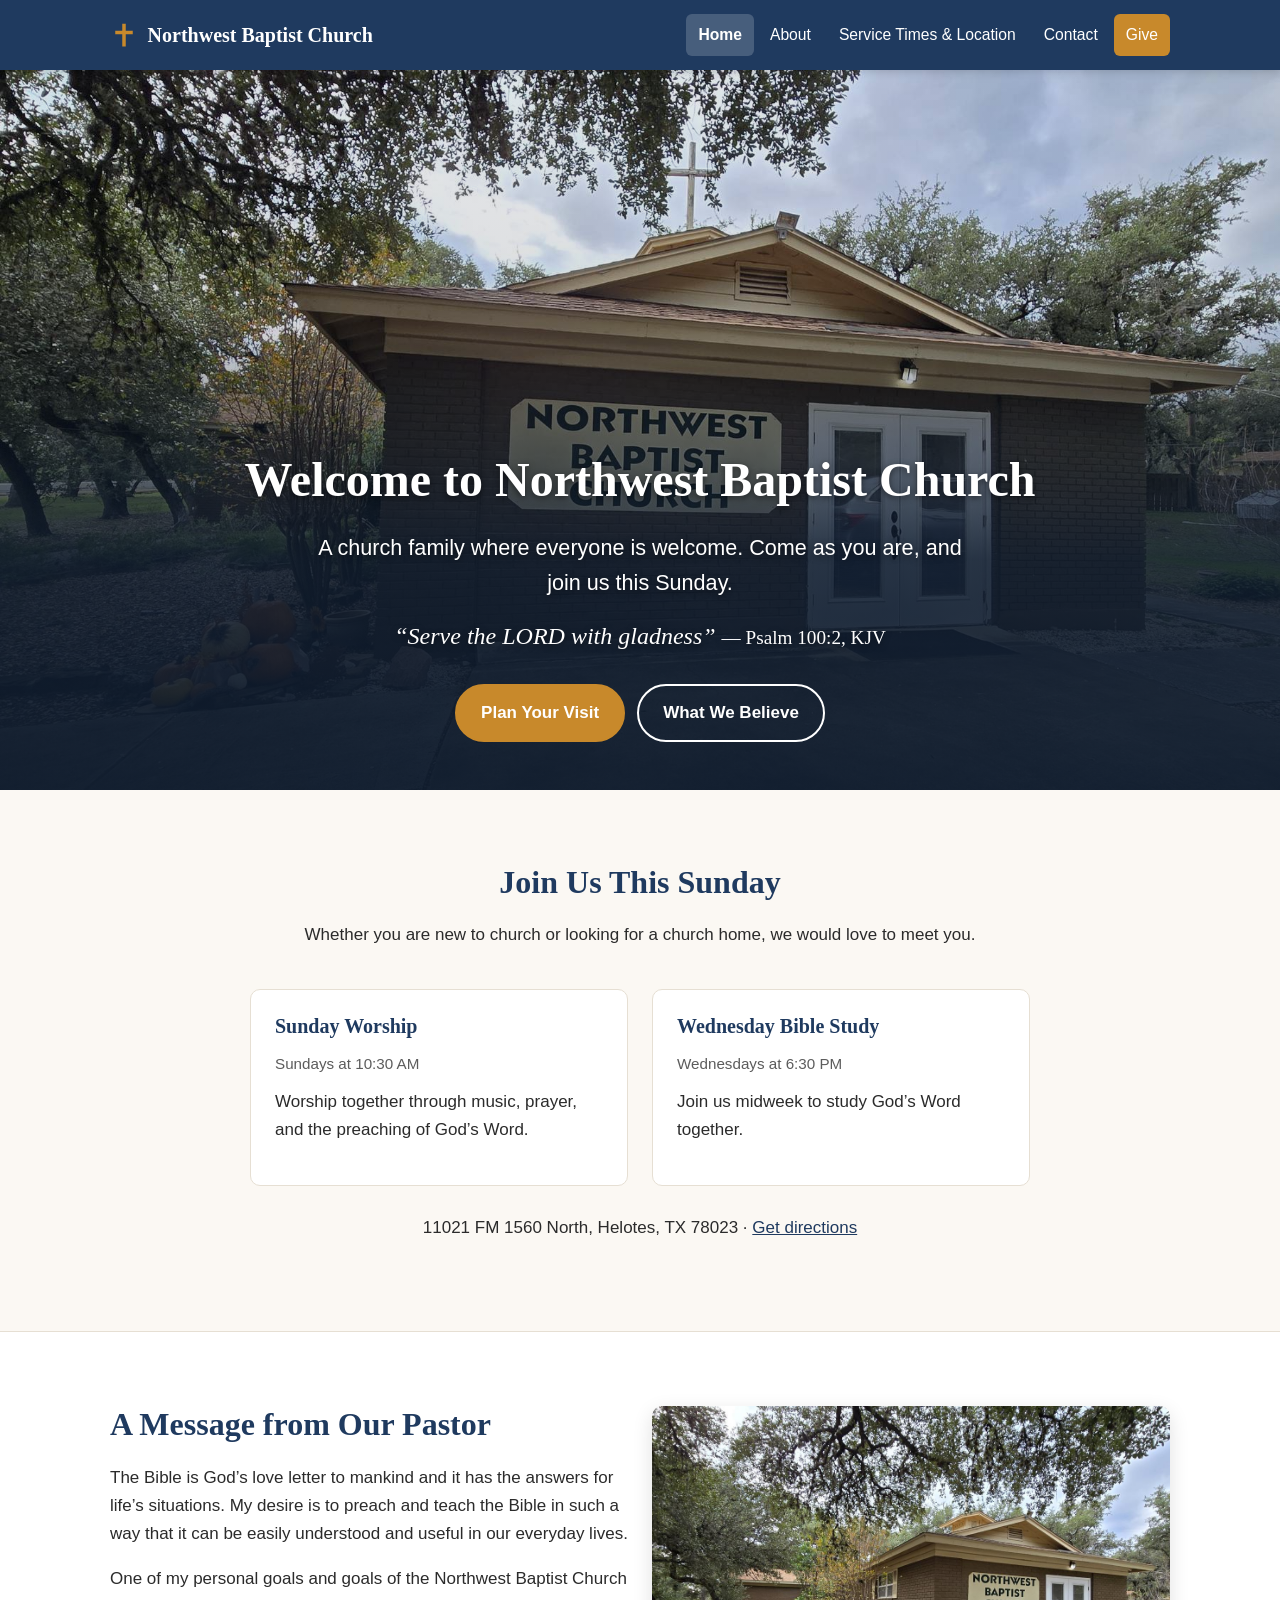
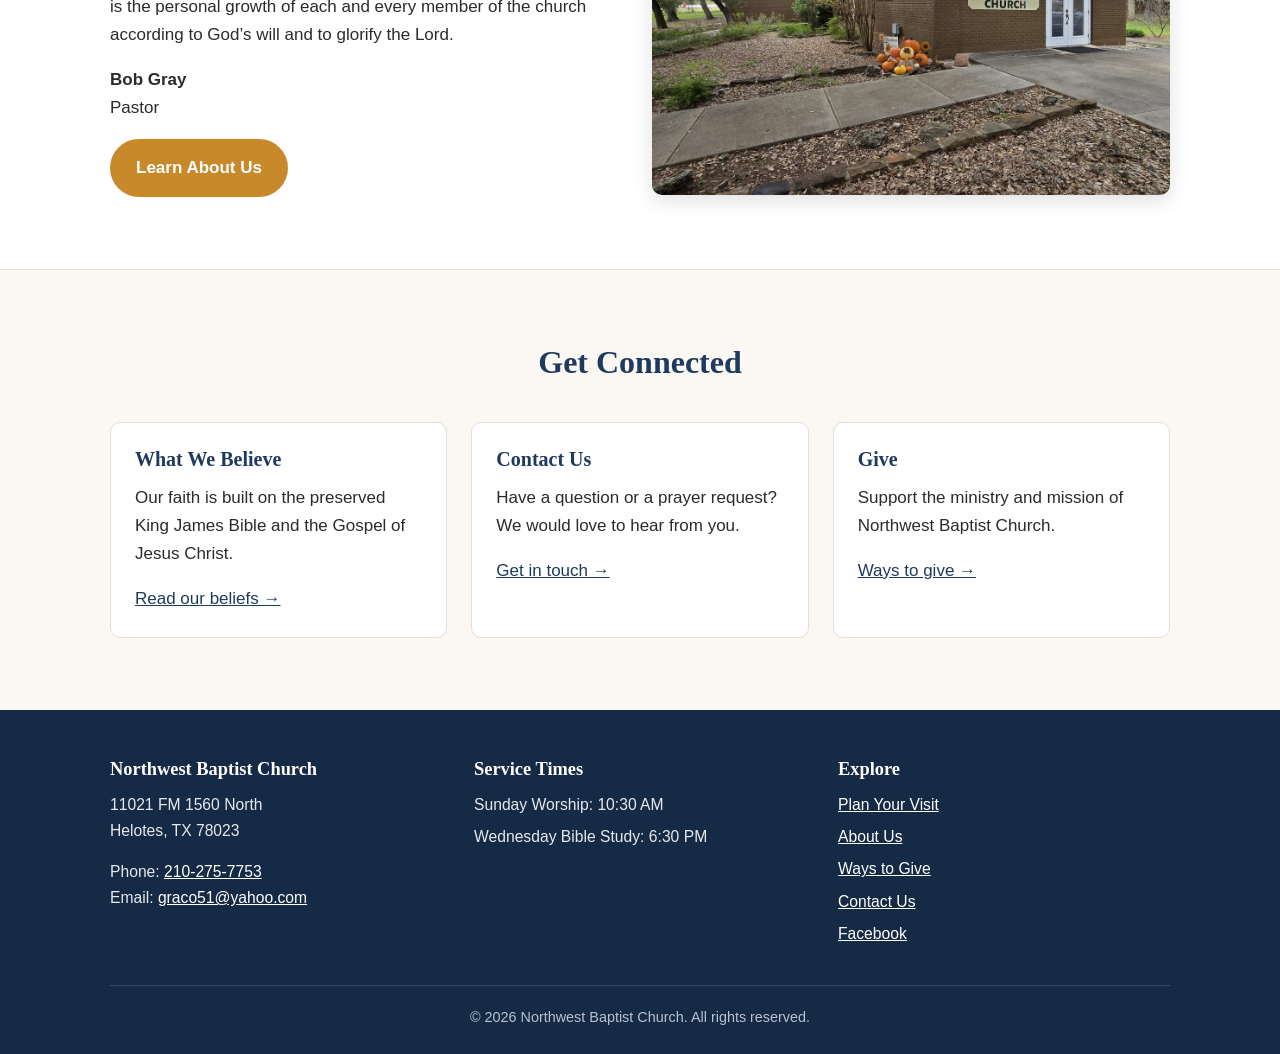
==== commit 1dbaae47: "Add Psalm 100:2 verse to home page hero Co-Authored-By: Claude Opus 5.5 <noreply@anthropic.com> Clau" ====
--- a/index.html
+++ b/index.html
@@ -35,6 +35,7 @@
       <div class="container">
         <h1>Welcome to Northwest Baptist Church</h1>
         <p>A church family where everyone is welcome. Come as you are, and join us this Sunday.</p>
+        <p class="hero-verse">&ldquo;Serve the LORD with gladness&rdquo; <span>&mdash; Psalm 100:2, KJV</span></p>
         <div class="btn-group">
           <a class="btn" href="visit.html">Plan Your Visit</a>
           <a class="btn btn-outline" href="about.html#beliefs">What We Believe</a>
--- a/css/style.css
+++ b/css/style.css
@@ -160,6 +160,8 @@
 .hero h1 { color: #fff; margin-bottom: 0.4em; }
 .hero p { font-size: clamp(1.1rem, 2.5vw, 1.35rem); max-width: 680px; margin: 0 auto 1.75rem; }
 .hero .placeholder { color: var(--color-text); }
+.hero p.hero-verse { font-family: var(--font-heading); font-style: italic; font-size: clamp(1.2rem, 2.8vw, 1.5rem); margin-top: -0.75rem; }
+.hero-verse span { font-style: normal; font-size: 0.8em; white-space: nowrap; }
 
 /* Home page hero with the church photo.
    The photo shows in the top part; the welcome text sits on a darker band at the bottom.
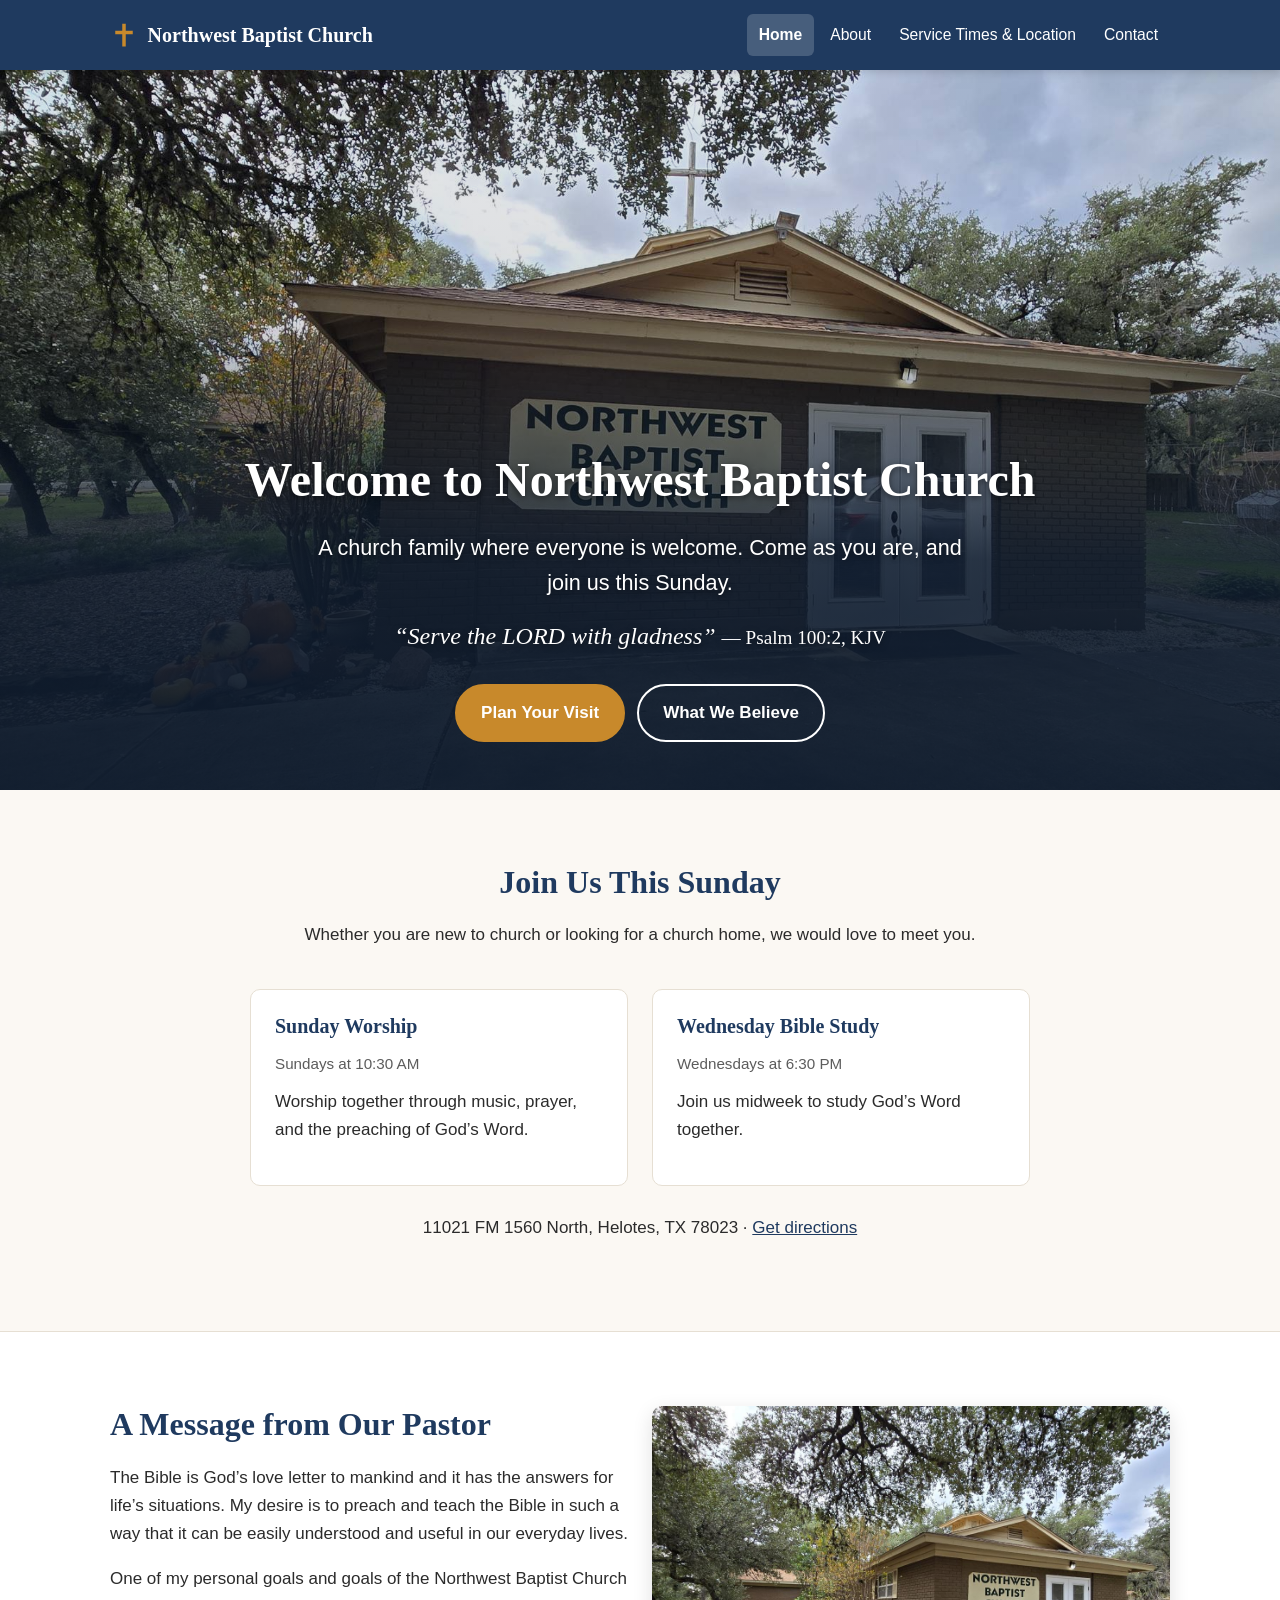
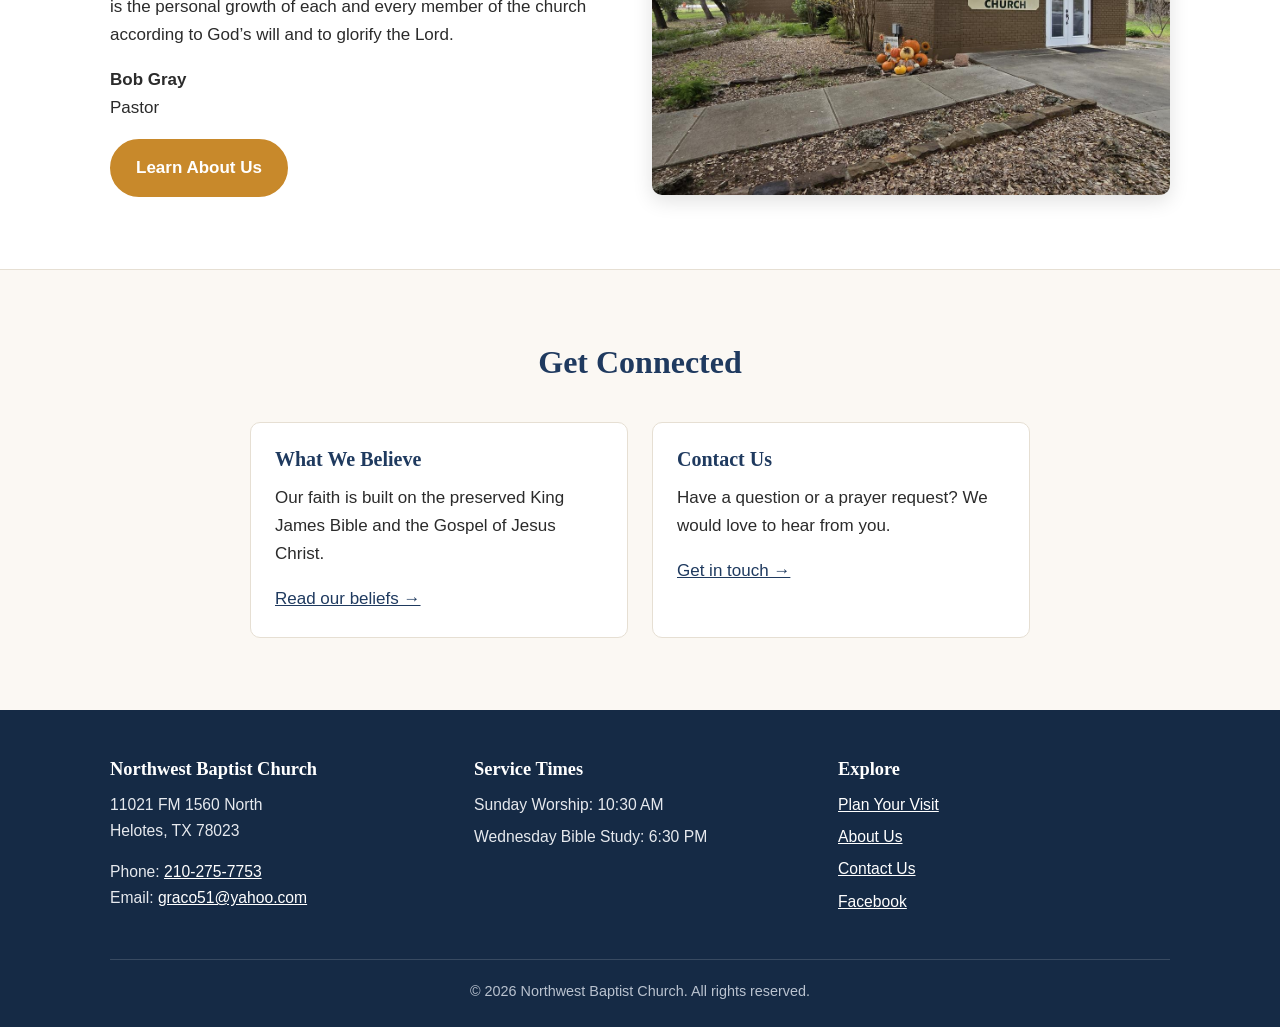
==== commit 81bcd97f: "Remove the Give page and all links to it Co-Authored-By: Claude Opus 5.5 <noreply@anthropic.com> Cla" ====
--- a/index.html
+++ b/index.html
@@ -24,7 +24,6 @@
         <li><a href="about.html">About</a></li>
         <li><a href="visit.html">Service Times &amp; Location</a></li>
         <li><a href="contact.html">Contact</a></li>
-        <li><a href="give.html" class="nav-give">Give</a></li>
         </ul>
       </nav>
     </div>
@@ -88,7 +87,7 @@
         <div class="section-intro">
           <h2>Get Connected</h2>
         </div>
-        <div class="grid grid-3">
+        <div class="grid grid-2 service-cards">
           <div class="card">
             <h3>What We Believe</h3>
             <p>Our faith is built on the preserved King James Bible and the Gospel of Jesus Christ.</p>
@@ -98,11 +97,6 @@
             <h3>Contact Us</h3>
             <p>Have a question or a prayer request? We would love to hear from you.</p>
             <a href="contact.html">Get in touch &rarr;</a>
-          </div>
-          <div class="card">
-            <h3>Give</h3>
-            <p>Support the ministry and mission of Northwest Baptist Church.</p>
-            <a href="give.html">Ways to give &rarr;</a>
           </div>
         </div>
       </div>
@@ -131,7 +125,6 @@
           <ul>
             <li><a href="visit.html">Plan Your Visit</a></li>
             <li><a href="about.html">About Us</a></li>
-            <li><a href="give.html">Ways to Give</a></li>
             <li><a href="contact.html">Contact Us</a></li>
             <li><a href="https://www.facebook.com/profile.php?id=100069058405126" target="_blank" rel="noopener">Facebook</a></li>
           </ul>
